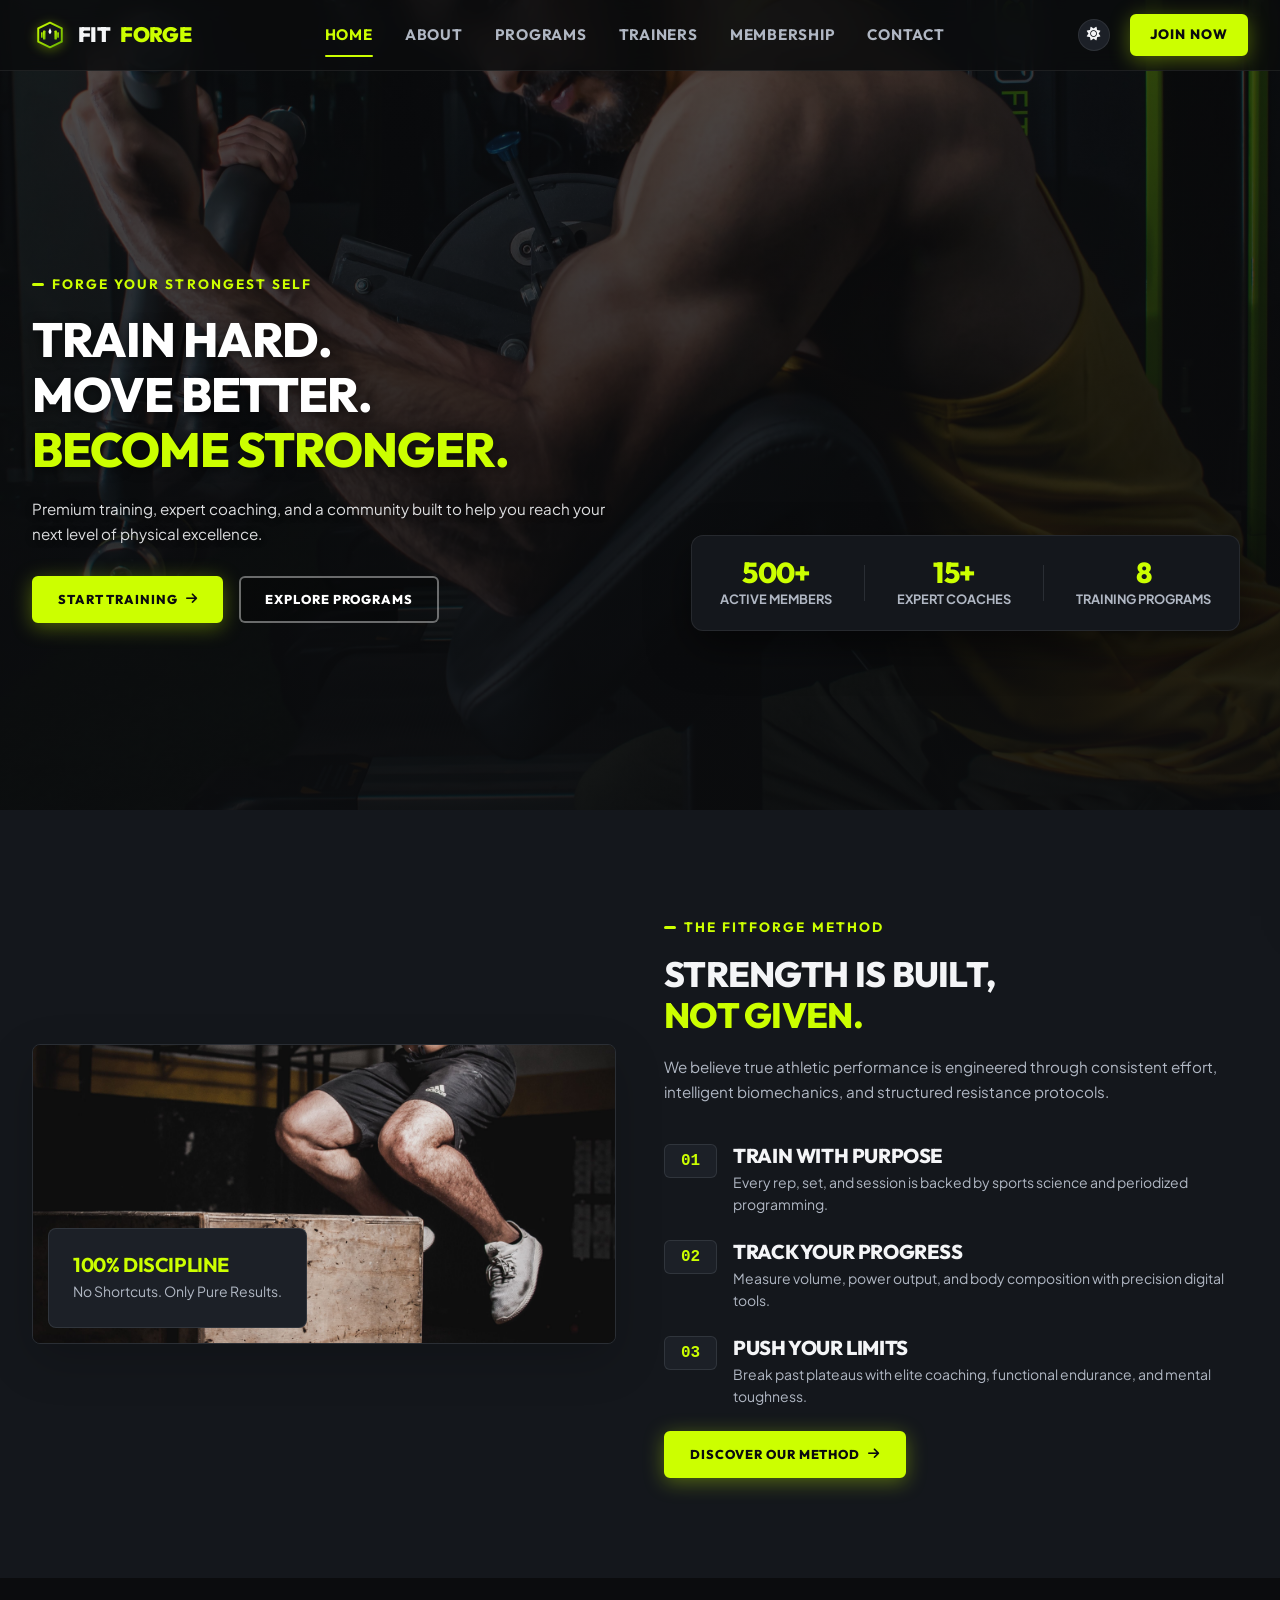
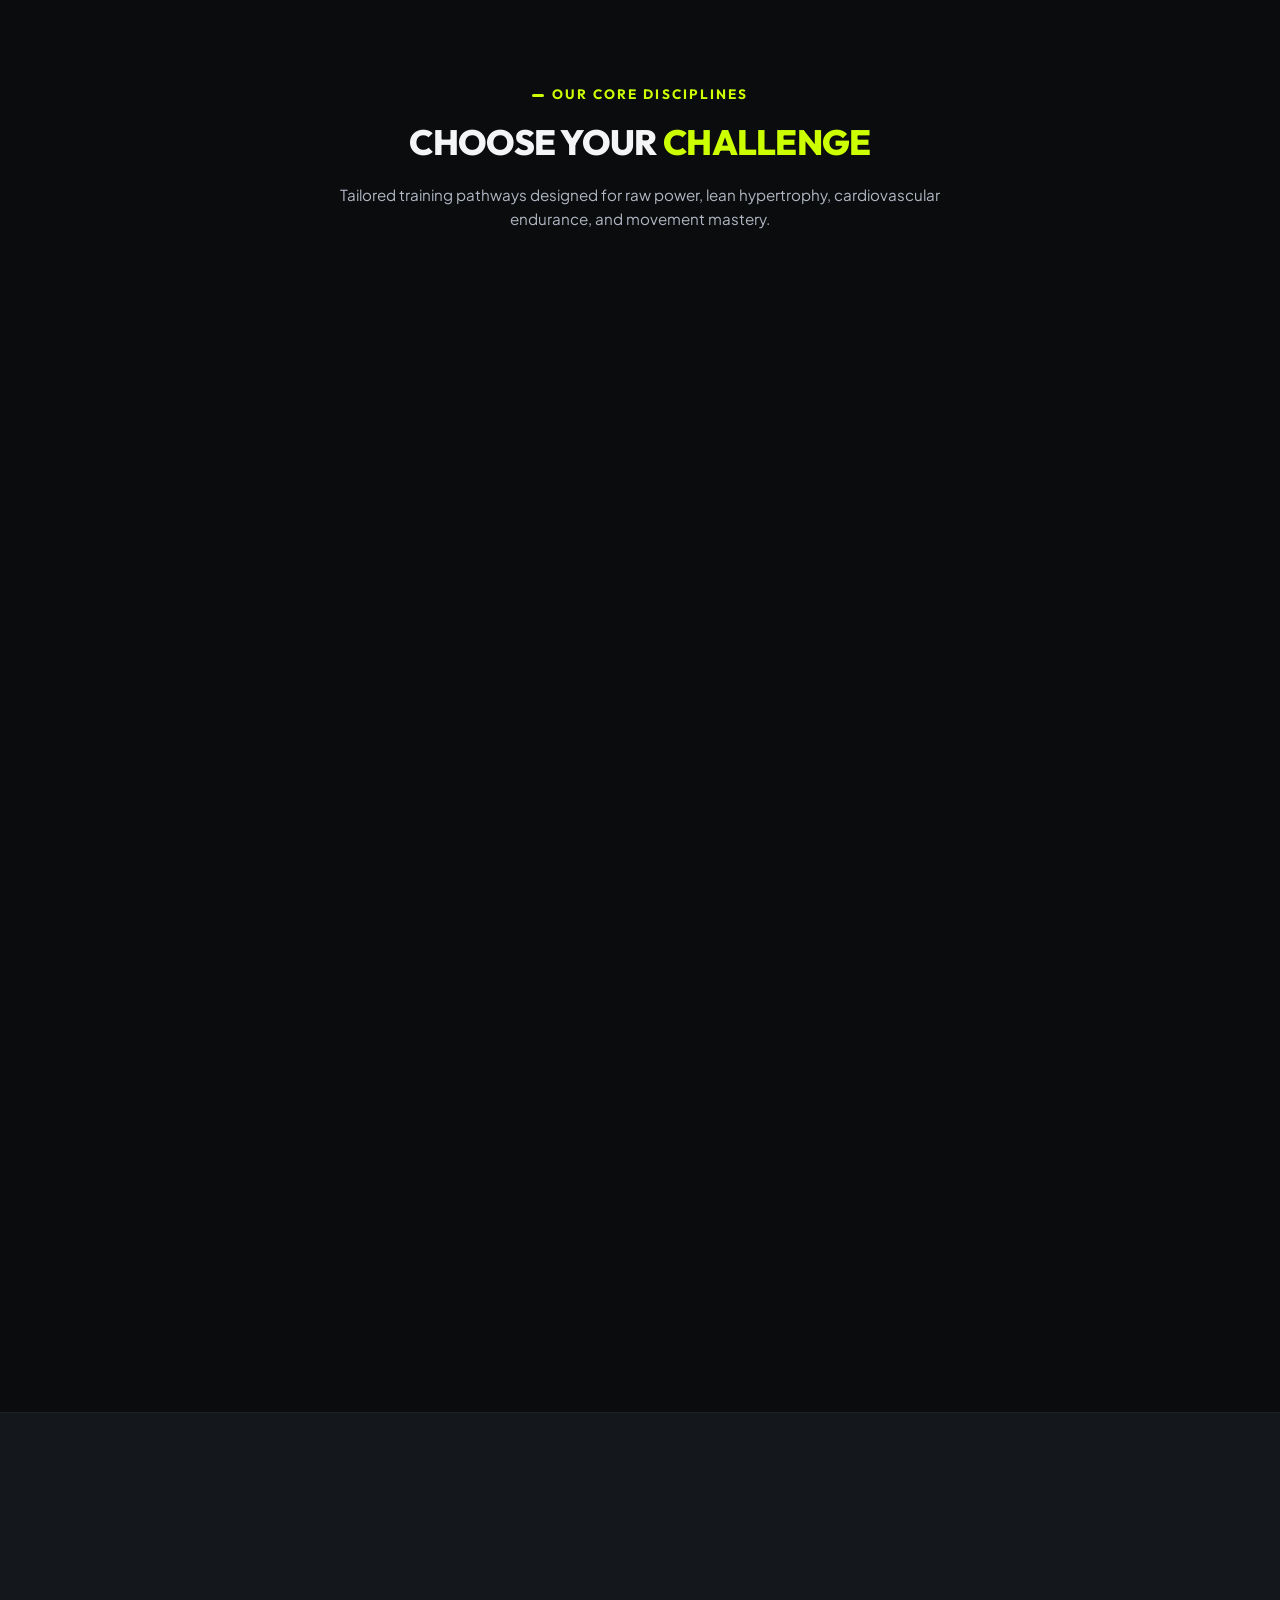
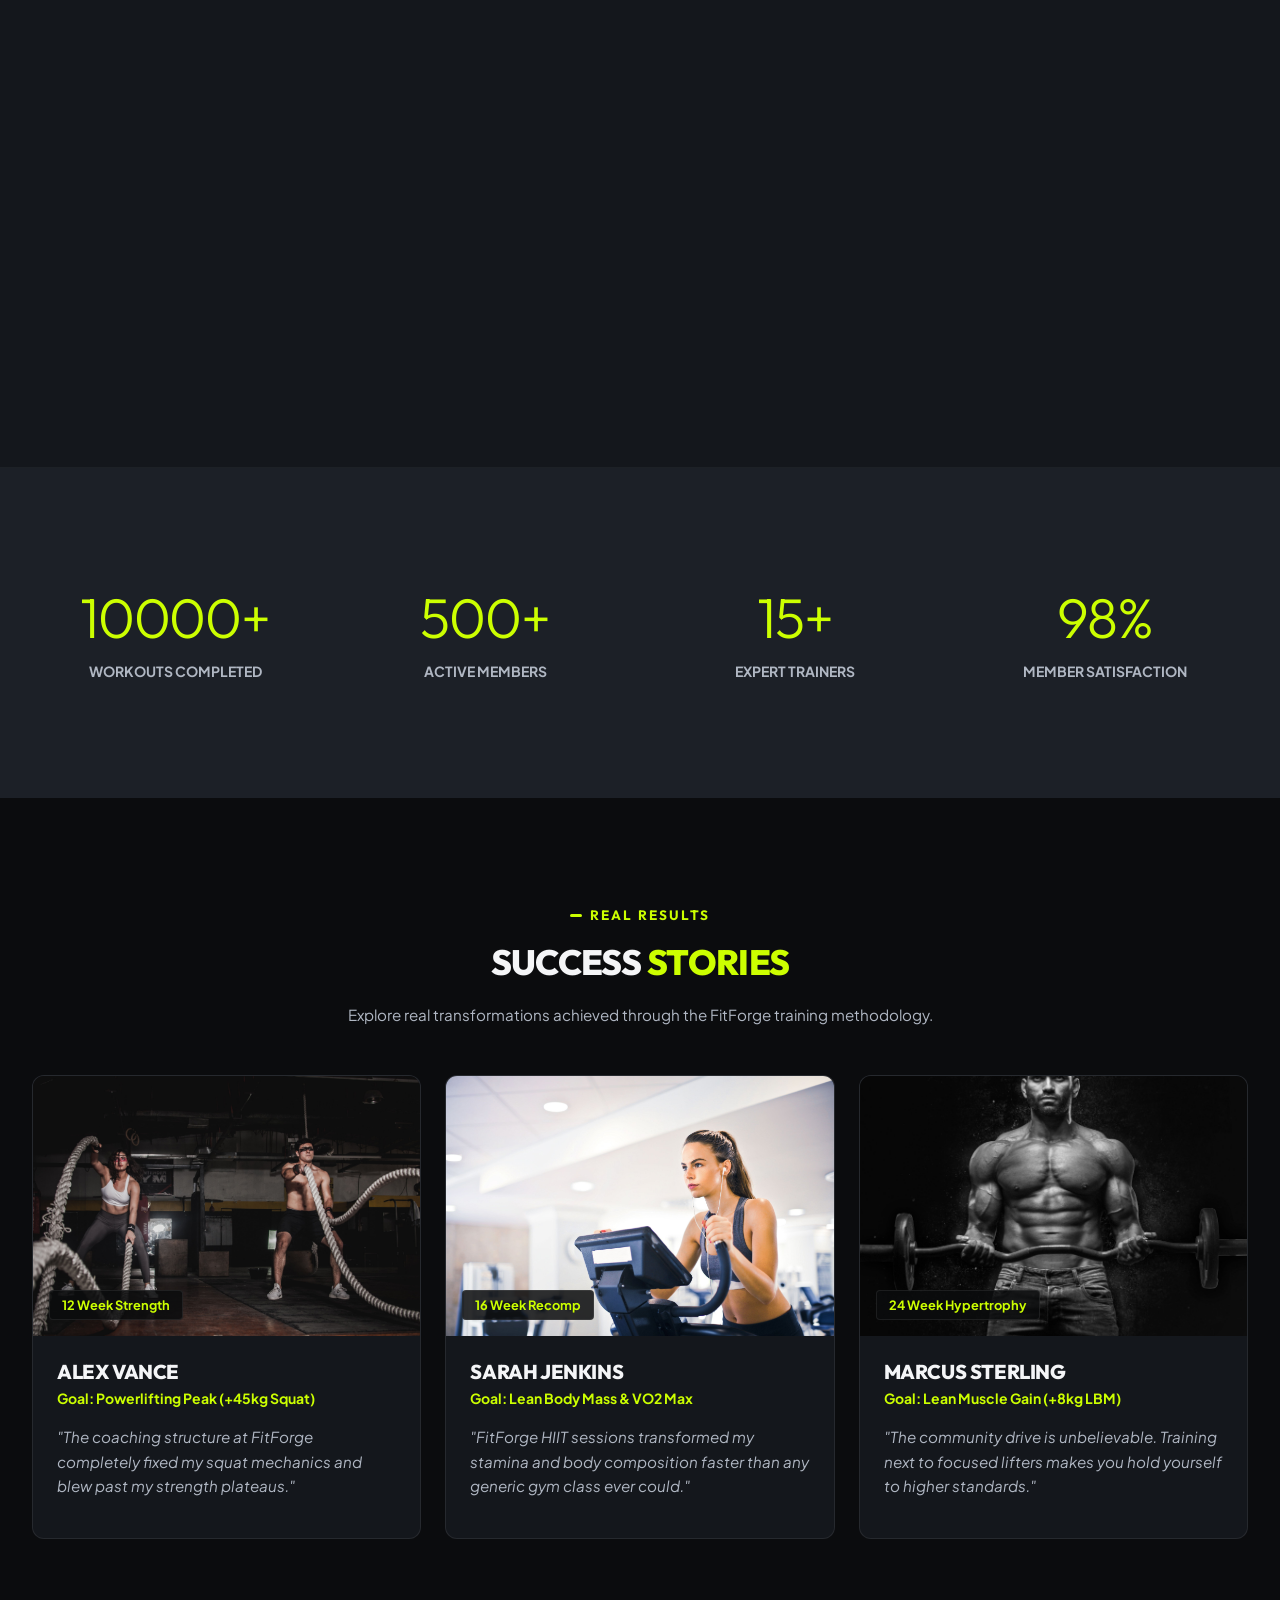
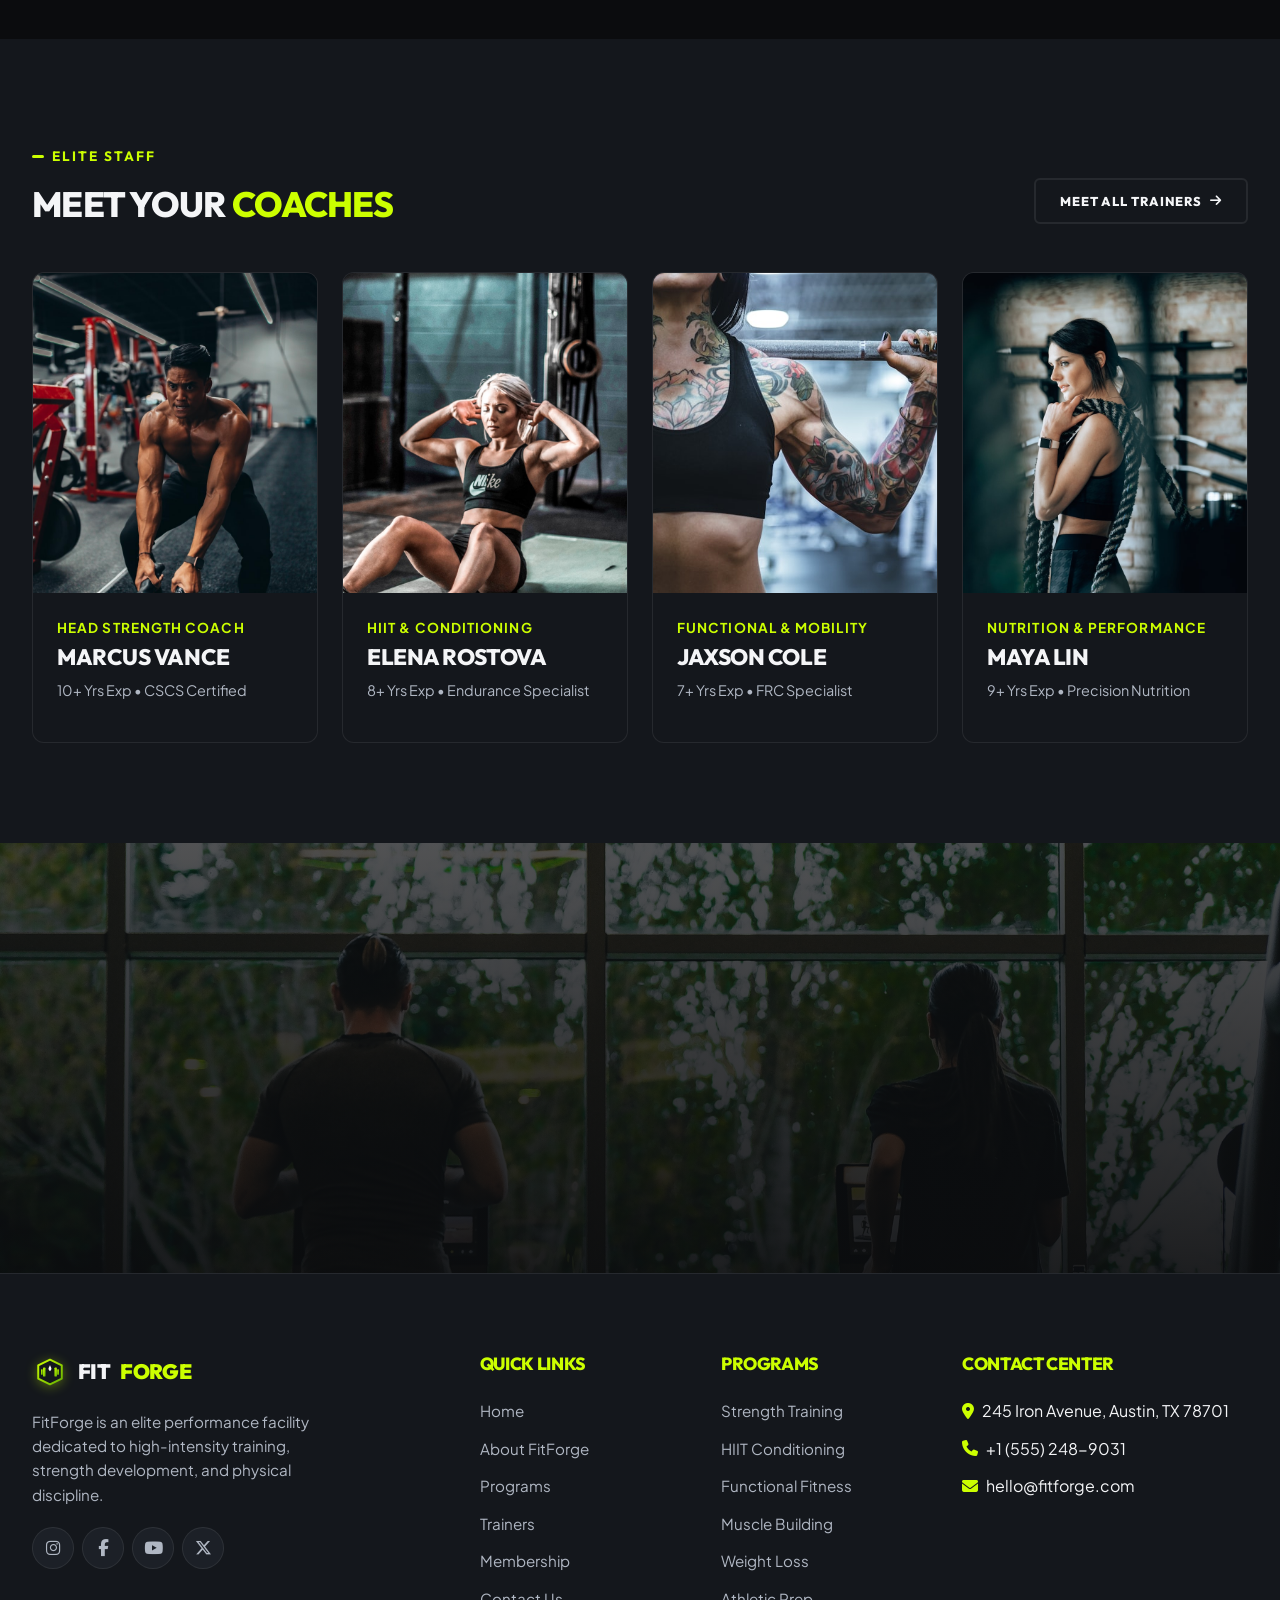
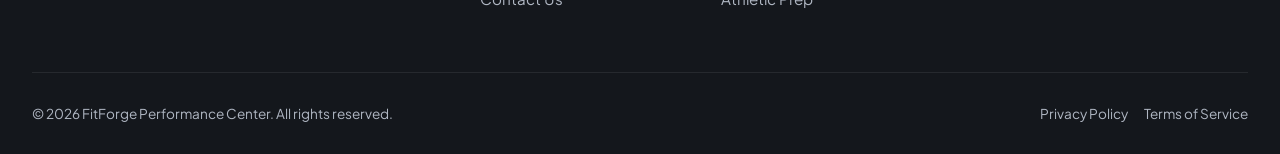
==== index.html @ 4e2a4e7b "first commit" ====
<!DOCTYPE html>
<html lang="en" data-theme="dark" dir="ltr">

<head>
  <meta charset="UTF-8">
  <meta name="viewport" content="width=device-width, initial-scale=1.0">
  <title>FitForge | Premium Fitness & High-Performance Gym</title>
  <meta name="description"
    content="FitForge is an elite fitness brand and professional training platform offering strength conditioning, personal coaching, HIIT, and world-class equipment.">

  <!-- Bootstrap 5 CSS via CDN -->
  <link href="https://cdn.jsdelivr.net/npm/bootstrap@5.3.2/dist/css/bootstrap.min.css" rel="stylesheet">

  <!-- Font Awesome via CDN -->
  <link rel="stylesheet" href="https://cdnjs.cloudflare.com/ajax/libs/font-awesome/6.4.2/css/all.min.css">

  <!-- Favicon -->
  <link rel="icon" type="image/svg+xml" href="assets/images/favicon.svg">

  <!-- Custom Stylesheet -->
  <link rel="stylesheet" href="assets/css/style.css">
</head>

<body>

  <!-- ==========================================
       HEADER & NAVIGATION
       ========================================== -->
  <header class="site-header">
    <div class="container">
      <nav class="navbar navbar-expand-lg navbar-dark p-0">
        <!-- Logo -->
        <a class="navbar-brand navbar-brand-forge me-auto" href="index.html" id="navLogo">
          <span class="brand-logo-icon"><img src="assets/images/logo.svg" alt="FitForge Logo"></span>
          FIT<span>FORGE</span>
        </a>

        <!-- Desktop Navigation -->
        <div class="collapse navbar-collapse d-none d-lg-flex justify-content-center" id="desktopNavbar">
          <ul class="navbar-nav">
            <li class="nav-item"><a class="nav-link active" href="index.html">Home</a></li>
            <li class="nav-item"><a class="nav-link" href="about.html">About</a></li>
            <li class="nav-item"><a class="nav-link" href="programs.html">Programs</a></li>
            <li class="nav-item"><a class="nav-link" href="trainers.html">Trainers</a></li>
            <li class="nav-item"><a class="nav-link" href="membership.html">Membership</a></li>
            <li class="nav-item"><a class="nav-link" href="contact.html">Contact</a></li>
          </ul>
        </div>

        <!-- Right Side Controls -->
        <div class="header-controls ms-auto">
          <!-- Theme Toggle -->
          <button class="btn-icon-toggle js-theme-toggle" aria-label="Toggle Theme" id="btnThemeToggle">
            <i class="fas fa-sun"></i>
          </button>

          <!-- Join Now CTA (Desktop) -->
          <a href="membership.html" class="btn-forge btn-forge-primary btn-forge-sm d-none d-sm-inline-flex ms-2">
            Join Now
          </a>

          <!-- Mobile Hamburger Toggler (< 1024px) -->
          <button class="navbar-toggler-forge js-drawer-open" aria-label="Open Navigation Drawer" id="btnHamburger">
            <i class="fas fa-bars"></i>
          </button>
        </div>
      </nav>
    </div>
  </header>

  <!-- Mobile Right-Side Navigation Drawer -->
  <div class="mobile-drawer-overlay"></div>
  <div class="mobile-drawer" id="mobileDrawer">
    <div>
      <div class="drawer-header">
        <a class="navbar-brand navbar-brand-forge" href="index.html">
          FIT<span>FORGE</span>
        </a>
        <button class="btn-close-drawer js-drawer-close" aria-label="Close Drawer">
          <i class="fas fa-xmark"></i>
        </button>
      </div>

      <nav class="drawer-nav">
        <a class="nav-link active" href="index.html">Home</a>
        <a class="nav-link" href="about.html">About</a>
        <a class="nav-link" href="programs.html">Programs</a>
        <a class="nav-link" href="trainers.html">Trainers</a>
        <a class="nav-link" href="membership.html">Membership</a>
        <a class="nav-link" href="contact.html">Contact</a>
      </nav>
    </div>

    <div class="pt-4">
      <div class="text-center text-muted small">
        <p class="mb-0">&copy; 2026 FitForge Performance Center.</p>
      </div>
    </div>
  </div>

  <!-- ==========================================
       HERO SECTION
       ========================================== -->
  <section class="hero-section" style="background-image: url('assets/images/hero_home.jpg');">
    <div class="hero-overlay"></div>
    <div class="container hero-content">
      <div class="row align-items-center min-vh-80 py-5">
        <div class="col-lg-8">
          <span class="eyebrow-label reveal">FORGE YOUR STRONGEST SELF</span>
          <h1 class="hero-title reveal stagger-1">
            Train Hard. <br>Move Better. <br><span class="text-lime">Become Stronger.</span>
          </h1>
          <p class="hero-description reveal stagger-2">
            Premium training, expert coaching, and a community built to help you reach your next level of physical
            excellence.
          </p>
          <div class="hero-cta-group reveal stagger-3">
            <a href="membership.html" class="btn-forge btn-forge-primary">
              Start Training <i class="fas fa-arrow-right"></i>
            </a>
            <a href="programs.html" class="btn-forge btn-forge-outline">
              Explore Programs
            </a>
          </div>

          <!-- Floating Stats Card -->
          <div class="floating-stats-card reveal-scale stagger-4">
            <div class="stat-item-mini text-center">
              <h4 class="js-counter" data-target="500" data-suffix="+">0</h4>
              <p>Active Members</p>
            </div>
            <div class="border-end border-secondary mx-2 opacity-25" style="height: 36px;"></div>
            <div class="stat-item-mini text-center">
              <h4 class="js-counter" data-target="15" data-suffix="+">0</h4>
              <p>Expert Coaches</p>
            </div>
            <div class="border-end border-secondary mx-2 opacity-25" style="height: 36px;"></div>
            <div class="stat-item-mini text-center">
              <h4 class="js-counter" data-target="8" data-suffix="">0</h4>
              <p>Training Programs</p>
            </div>
          </div>
        </div>
      </div>
    </div>
  </section>

  <!-- ==========================================
       SECTION 2 — FITNESS PHILOSOPHY
       ========================================== -->
  <section class="section-padding bg-surface-1">
    <div class="container">
      <div class="row align-items-center g-5">
        <div class="col-lg-6">
          <div class="position-relative reveal-left">
            <img src="assets/images/facility_method.jpg" alt="FitForge Training Method"
              class="img-fluid rounded-3 shadow-lg border border-secondary border-opacity-25 feature-section-img" loading="lazy">
            <div
              class="position-absolute bottom-0 start-0 bg-surface-2 p-4 rounded-3 m-3 border border-secondary border-opacity-25 d-none d-sm-block">
              <h5 class="text-lime mb-1 fw-bold">100% DISCIPLINE</h5>
              <p class="small text-muted mb-0">No Shortcuts. Only Pure Results.</p>
            </div>
          </div>
        </div>
        <div class="col-lg-6">
          <div class="reveal-right">
            <span class="eyebrow-label">THE FITFORGE METHOD</span>
            <h2 class="section-title">Strength Is Built, <br><span class="text-lime">Not Given.</span></h2>
            <p class="section-subtitle">
              We believe true athletic performance is engineered through consistent effort, intelligent biomechanics,
              and structured resistance protocols.
            </p>

            <div class="d-flex flex-column gap-4 my-4">
              <div class="d-flex gap-3 align-items-start reveal stagger-1">
                <span
                  class="badge bg-surface-2 text-lime border border-secondary border-opacity-25 px-3 py-2 fs-6 font-monospace">01</span>
                <div>
                  <h5 class="mb-1 fs-5">Train With Purpose</h5>
                  <p class="text-muted mb-0 small">Every rep, set, and session is backed by sports science and
                    periodized programming.</p>
                </div>
              </div>

              <div class="d-flex gap-3 align-items-start reveal stagger-2">
                <span
                  class="badge bg-surface-2 text-lime border border-secondary border-opacity-25 px-3 py-2 fs-6 font-monospace">02</span>
                <div>
                  <h5 class="mb-1 fs-5">Track Your Progress</h5>
                  <p class="text-muted mb-0 small">Measure volume, power output, and body composition with precision
                    digital tools.</p>
                </div>
              </div>

              <div class="d-flex gap-3 align-items-start reveal stagger-3">
                <span
                  class="badge bg-surface-2 text-lime border border-secondary border-opacity-25 px-3 py-2 fs-6 font-monospace">03</span>
                <div>
                  <h5 class="mb-1 fs-5">Push Your Limits</h5>
                  <p class="text-muted mb-0 small">Break past plateaus with elite coaching, functional endurance, and
                    mental toughness.</p>
                </div>
              </div>
            </div>

            <a href="about.html" class="btn-forge btn-forge-primary">
              Discover Our Method <i class="fas fa-arrow-right"></i>
            </a>
          </div>
        </div>
      </div>
    </div>
  </section>

  <!-- ==========================================
       SECTION 3 — TRAINING PROGRAMS PREVIEW
       ========================================== -->
  <section class="section-padding">
    <div class="container">
      <div class="text-center mx-auto mb-5 reveal">
        <span class="eyebrow-label">OUR CORE DISCIPLINES</span>
        <h2 class="section-title">Choose Your <span class="text-lime">Challenge</span></h2>
        <p class="section-subtitle mx-auto">
          Tailored training pathways designed for raw power, lean hypertrophy, cardiovascular endurance, and movement
          mastery.
        </p>
      </div>

      <div class="row g-4">
        <!-- Program 1 -->
        <div class="col-md-6 col-lg-4">
          <div class="program-card reveal stagger-1">
            <div class="program-img-wrapper">
              <span class="program-badge">Strength</span>
              <img src="assets/images/prog_strength.jpg" alt="Strength Training" loading="lazy">
            </div>
            <div class="program-body">
              <div class="program-icon"><i class="fas fa-dumbbell"></i></div>
              <h3 class="program-title">Strength Training</h3>
              <p class="program-desc">Barbell fundamentals, powerlifting technique, and maximum power development
                protocols.</p>
              <div class="program-meta">
                <span>Difficulty: Advanced</span>
                <a href="programs.html" class="program-link">Explore <i class="fas fa-arrow-right"></i></a>
              </div>
            </div>
          </div>
        </div>

        <!-- Program 2 -->
        <div class="col-md-6 col-lg-4">
          <div class="program-card reveal stagger-2">
            <div class="program-img-wrapper">
              <span class="program-badge">Cardio</span>
              <img src="assets/images/prog_hiit.jpg" alt="HIIT Training" loading="lazy">
            </div>
            <div class="program-body">
              <div class="program-icon"><i class="fas fa-bolt"></i></div>
              <h3 class="program-title">HIIT & Conditioning</h3>
              <p class="program-desc">High-density metabolic circuits built to incinerate fat and supercharge VO2 max.
              </p>
              <div class="program-meta">
                <span>Difficulty: Intermediate</span>
                <a href="programs.html" class="program-link">Explore <i class="fas fa-arrow-right"></i></a>
              </div>
            </div>
          </div>
        </div>

        <!-- Program 3 -->
        <div class="col-md-6 col-lg-4">
          <div class="program-card reveal stagger-3">
            <div class="program-img-wrapper">
              <span class="program-badge">Functional</span>
              <img src="assets/images/prog_functional.jpg" alt="Functional Fitness" loading="lazy">
            </div>
            <div class="program-body">
              <div class="program-icon"><i class="fas fa-child"></i></div>
              <h3 class="program-title">Functional Fitness</h3>
              <p class="program-desc">Multi-planar movements, battle ropes, and kettlebells for athletic agility and
                longevity.</p>
              <div class="program-meta">
                <span>Difficulty: All Levels</span>
                <a href="programs.html" class="program-link">Explore <i class="fas fa-arrow-right"></i></a>
              </div>
            </div>
          </div>
        </div>

        <!-- Program 4 -->
        <div class="col-md-6 col-lg-4">
          <div class="program-card reveal stagger-1">
            <div class="program-img-wrapper">
              <span class="program-badge">Hypertrophy</span>
              <img src="assets/images/prog_muscle.jpg" alt="Muscle Building" loading="lazy">
            </div>
            <div class="program-body">
              <div class="program-icon"><i class="fas fa-weight-hanging"></i></div>
              <h3 class="program-title">Muscle Building</h3>
              <p class="program-desc">Hypertrophy-focused training split targeting progressive overload and muscle
                symmetry.</p>
              <div class="program-meta">
                <span>Difficulty: Intermediate</span>
                <a href="programs.html" class="program-link">Explore <i class="fas fa-arrow-right"></i></a>
              </div>
            </div>
          </div>
        </div>

        <!-- Program 5 -->
        <div class="col-md-6 col-lg-4">
          <div class="program-card reveal stagger-2">
            <div class="program-img-wrapper">
              <span class="program-badge">Fat Loss</span>
              <img src="assets/images/prog_fatloss.jpg" alt="Weight Loss" loading="lazy">
            </div>
            <div class="program-body">
              <div class="program-icon"><i class="fas fa-fire"></i></div>
              <h3 class="program-title">Weight Loss Forge</h3>
              <p class="program-desc">Cardiovascular conditioning combined with lean body mass preservation strategy.
              </p>
              <div class="program-meta">
                <span>Difficulty: Beginner</span>
                <a href="programs.html" class="program-link">Explore <i class="fas fa-arrow-right"></i></a>
              </div>
            </div>
          </div>
        </div>

        <!-- Program 6 -->
        <div class="col-md-6 col-lg-4">
          <div class="program-card reveal stagger-3">
            <div class="program-img-wrapper">
              <span class="program-badge">Athletic</span>
              <img src="assets/images/prog_athletic.jpg" alt="Athletic Performance" loading="lazy">
            </div>
            <div class="program-body">
              <div class="program-icon"><i class="fas fa-running"></i></div>
              <h3 class="program-title">Athletic Performance</h3>
              <p class="program-desc">Plyometrics, explosive speed acceleration, and elite athletic conditioning work.
              </p>
              <div class="program-meta">
                <span>Difficulty: Advanced</span>
                <a href="programs.html" class="program-link">Explore <i class="fas fa-arrow-right"></i></a>
              </div>
            </div>
          </div>
        </div>
      </div>
    </div>
  </section>

  <!-- ==========================================
       SECTION 4 — WHY FITFORGE
       ========================================== -->
  <section class="section-padding bg-surface-1 border-top border-bottom border-secondary border-opacity-10">
    <div class="container">
      <div class="row align-items-center g-5">
        <div class="col-lg-5 reveal-left">
          <span class="eyebrow-label">THE FORGE ADVANTAGE</span>
          <h2 class="section-title">More Than <br><span class="text-lime">A Gym.</span></h2>
          <p class="section-subtitle">
            FitForge is an ecosystem engineered for total athletic transformation. We combine world-class coaching with
            high-performance facilities.
          </p>
          <a href="membership.html" class="btn-forge btn-forge-primary">
            Join the Facility <i class="fas fa-arrow-right"></i>
          </a>
        </div>

        <div class="col-lg-7">
          <div class="row g-4">
            <div class="col-sm-6">
              <div class="p-4 bg-surface-2 rounded-3 border border-secondary border-opacity-25 h-100 reveal stagger-1">
                <div class="text-lime fs-2 mb-3"><i class="fas fa-user-ninja"></i></div>
                <h4 class="fs-5 mb-2">Expert Coaching</h4>
                <p class="text-muted small mb-0">Train under certified strength coaches and biomechanics specialists
                  with proven track records.</p>
              </div>
            </div>

            <div class="col-sm-6">
              <div class="p-4 bg-surface-2 rounded-3 border border-secondary border-opacity-25 h-100 reveal stagger-2">
                <div class="text-lime fs-2 mb-3"><i class="fas fa-dumbbell"></i></div>
                <h4 class="fs-5 mb-2">Modern Equipment</h4>
                <p class="text-muted small mb-0">Access Competition-grade Eleiko barbells, Rogue racks, and calibrated
                  power plates.</p>
              </div>
            </div>

            <div class="col-sm-6">
              <div class="p-4 bg-surface-2 rounded-3 border border-secondary border-opacity-25 h-100 reveal stagger-3">
                <div class="text-lime fs-2 mb-3"><i class="fas fa-clipboard-check"></i></div>
                <h4 class="fs-5 mb-2">Personalized Plans</h4>
                <p class="text-muted small mb-0">Customized macro nutrition strategies and periodized workout splits
                  adapted to your biofeedback.</p>
              </div>
            </div>

            <div class="col-sm-6">
              <div class="p-4 bg-surface-2 rounded-3 border border-secondary border-opacity-25 h-100 reveal stagger-4">
                <div class="text-lime fs-2 mb-3"><i class="fas fa-users"></i></div>
                <h4 class="fs-5 mb-2">Strong Community</h4>
                <p class="text-muted small mb-0">Surround yourself with disciplined athletes who inspire drive, focus,
                  and mutual accountability.</p>
              </div>
            </div>
          </div>
        </div>
      </div>
    </div>
  </section>

  <!-- ==========================================
       SECTION 5 — FITNESS STATS
       ========================================== -->
  <section class="section-padding bg-surface-2">
    <div class="container">
      <div class="row g-4 text-center">
        <div class="col-6 col-md-3">
          <div class="p-3 reveal stagger-1">
            <h2 class="display-4 fw-black text-lime js-counter" data-target="10000" data-suffix="+">0</h2>
            <p class="text-muted text-uppercase fw-bold small mb-0">Workouts Completed</p>
          </div>
        </div>
        <div class="col-6 col-md-3">
          <div class="p-3 reveal stagger-2">
            <h2 class="display-4 fw-black text-lime js-counter" data-target="500" data-suffix="+">0</h2>
            <p class="text-muted text-uppercase fw-bold small mb-0">Active Members</p>
          </div>
        </div>
        <div class="col-6 col-md-3">
          <div class="p-3 reveal stagger-3">
            <h2 class="display-4 fw-black text-lime js-counter" data-target="15" data-suffix="+">0</h2>
            <p class="text-muted text-uppercase fw-bold small mb-0">Expert Trainers</p>
          </div>
        </div>
        <div class="col-6 col-md-3">
          <div class="p-3 reveal stagger-4">
            <h2 class="display-4 fw-black text-lime js-counter" data-target="98" data-suffix="%">0</h2>
            <p class="text-muted text-uppercase fw-bold small mb-0">Member Satisfaction</p>
          </div>
        </div>
      </div>
    </div>
  </section>

  <!-- ==========================================
       SECTION 6 — SUCCESS STORIES
       ========================================== -->
  <section class="section-padding">
    <div class="container">
      <div class="text-center mx-auto mb-5 reveal">
        <span class="eyebrow-label">REAL RESULTS</span>
        <h2 class="section-title">Success <span class="text-lime">Stories</span></h2>
        <p class="section-subtitle mx-auto">
          Explore real transformations achieved through the FitForge training methodology.
        </p>
      </div>

      <div class="row g-4">
        <!-- Story 1 -->
        <div class="col-lg-4 col-md-6">
          <div class="transformation-card reveal stagger-1">
            <div class="transformation-img-box">
              <img src="assets/images/trans_strength.jpg" alt="Male Strength Transformation" loading="lazy">
              <span class="transformation-tag">12 Week Strength</span>
            </div>
            <div class="transformation-body">
              <h4 class="fs-5 mb-1">Alex Vance</h4>
              <p class="text-lime small fw-bold mb-3">Goal: Powerlifting Peak (+45kg Squat)</p>
              <p class="transformation-quote">
                "The coaching structure at FitForge completely fixed my squat mechanics and blew past my strength
                plateaus."
              </p>
            </div>
          </div>
        </div>

        <!-- Story 2 -->
        <div class="col-lg-4 col-md-6">
          <div class="transformation-card reveal stagger-2">
            <div class="transformation-img-box">
              <img src="assets/images/trans_recomp.jpg" alt="Female Conditioning Transformation" loading="lazy">
              <span class="transformation-tag">16 Week Recomp</span>
            </div>
            <div class="transformation-body">
              <h4 class="fs-5 mb-1">Sarah Jenkins</h4>
              <p class="text-lime small fw-bold mb-3">Goal: Lean Body Mass & VO2 Max</p>
              <p class="transformation-quote">
                "FitForge HIIT sessions transformed my stamina and body composition faster than any generic gym class
                ever could."
              </p>
            </div>
          </div>
        </div>

        <!-- Story 3 -->
        <div class="col-lg-4 col-md-6 offset-md-3 offset-lg-0">
          <div class="transformation-card reveal stagger-3">
            <div class="transformation-img-box">
              <img src="assets/images/trans_hypertrophy.jpg" alt="Muscle Build Transformation" loading="lazy">
              <span class="transformation-tag">24 Week Hypertrophy</span>
            </div>
            <div class="transformation-body">
              <h4 class="fs-5 mb-1">Marcus Sterling</h4>
              <p class="text-lime small fw-bold mb-3">Goal: Lean Muscle Gain (+8kg LBM)</p>
              <p class="transformation-quote">
                "The community drive is unbelievable. Training next to focused lifters makes you hold yourself to higher
                standards."
              </p>
            </div>
          </div>
        </div>
      </div>
    </div>
  </section>

  <!-- ==========================================
       SECTION 7 — TRAINERS PREVIEW
       ========================================== -->
  <section class="section-padding bg-surface-1">
    <div class="container">
      <div class="d-flex flex-column flex-md-row align-items-md-end justify-content-between mb-5 reveal">
        <div>
          <span class="eyebrow-label">ELITE STAFF</span>
          <h2 class="section-title mb-0">Meet Your <span class="text-lime">Coaches</span></h2>
        </div>
        <a href="trainers.html" class="btn-forge btn-forge-outline mt-3 mt-md-0">
          Meet All Trainers <i class="fas fa-arrow-right"></i>
        </a>
      </div>

      <div class="row g-4">
        <!-- Trainer 1 -->
        <div class="col-lg-3 col-sm-6">
          <div class="trainer-card reveal stagger-1">
            <div class="trainer-img-wrapper">
              <img src="assets/images/trainer_marcus.jpg" alt="Marcus Vance" loading="lazy">
              <div class="trainer-socials">
                <a href="#" class="trainer-social-link"><i class="fab fa-instagram"></i></a>
                <a href="#" class="trainer-social-link"><i class="fab fa-twitter"></i></a>
              </div>
            </div>
            <div class="trainer-info">
              <div class="trainer-specialty">Head Strength Coach</div>
              <h4 class="trainer-name">Marcus Vance</h4>
              <p class="trainer-exp">10+ Yrs Exp &bull; CSCS Certified</p>
            </div>
          </div>
        </div>

        <!-- Trainer 2 -->
        <div class="col-lg-3 col-sm-6">
          <div class="trainer-card reveal stagger-2">
            <div class="trainer-img-wrapper">
              <img src="assets/images/trainer_elena.jpg" alt="Elena Rostova" loading="lazy">
              <div class="trainer-socials">
                <a href="#" class="trainer-social-link"><i class="fab fa-instagram"></i></a>
                <a href="#" class="trainer-social-link"><i class="fab fa-linkedin-in"></i></a>
              </div>
            </div>
            <div class="trainer-info">
              <div class="trainer-specialty">HIIT & Conditioning</div>
              <h4 class="trainer-name">Elena Rostova</h4>
              <p class="trainer-exp">8+ Yrs Exp &bull; Endurance Specialist</p>
            </div>
          </div>
        </div>

        <!-- Trainer 3 -->
        <div class="col-lg-3 col-sm-6">
          <div class="trainer-card reveal stagger-3">
            <div class="trainer-img-wrapper">
              <img src="assets/images/trainer_jaxson.jpg" alt="Jaxson Cole" loading="lazy">
              <div class="trainer-socials">
                <a href="#" class="trainer-social-link"><i class="fab fa-instagram"></i></a>
                <a href="#" class="trainer-social-link"><i class="fab fa-youtube"></i></a>
              </div>
            </div>
            <div class="trainer-info">
              <div class="trainer-specialty">Functional & Mobility</div>
              <h4 class="trainer-name">Jaxson Cole</h4>
              <p class="trainer-exp">7+ Yrs Exp &bull; FRC Specialist</p>
            </div>
          </div>
        </div>

        <!-- Trainer 4 -->
        <div class="col-lg-3 col-sm-6">
          <div class="trainer-card reveal stagger-4">
            <div class="trainer-img-wrapper">
              <img src="assets/images/trainer_maya.jpg" alt="Maya Lin" loading="lazy">
              <div class="trainer-socials">
                <a href="#" class="trainer-social-link"><i class="fab fa-instagram"></i></a>
                <a href="#" class="trainer-social-link"><i class="fab fa-twitter"></i></a>
              </div>
            </div>
            <div class="trainer-info">
              <div class="trainer-specialty">Nutrition & Performance</div>
              <h4 class="trainer-name">Maya Lin</h4>
              <p class="trainer-exp">9+ Yrs Exp &bull; Precision Nutrition</p>
            </div>
          </div>
        </div>
      </div>
    </div>
  </section>

  <!-- ==========================================
       SECTION 8 — MEMBERSHIP CTA
       ========================================== -->
  <section class="section-padding position-relative text-center"
    style="background-image: url('assets/images/cta_forge.jpg'); background-size: cover; background-position: center;">
    <div class="hero-overlay"></div>
    <div class="container position-relative z-2">
      <div class="max-w-700 mx-auto reveal-scale">
        <span class="eyebrow-label">TAKE ACTION TODAY</span>
        <h2 class="display-4 fw-black text-white mb-3">Ready to Enter <span class="text-lime">The Forge?</span></h2>
        <p class="fs-5 mb-4" style="color: rgba(244, 245, 247, 0.9);">
          Your strongest physical version starts with one decision. Select your membership tier and start training
          today.
        </p>
        <a href="membership.html" class="btn-forge btn-forge-primary btn-lg">
          View Membership Plans <i class="fas fa-arrow-right"></i>
        </a>
      </div>
    </div>
  </section>

  <!-- ==========================================
       SECTION 9 — FOOTER
       ========================================== -->
  <footer class="site-footer">
    <div class="container">
      <div class="row g-4 justify-content-between">
        <div class="col-lg-4 col-md-6 footer-brand">
          <a class="navbar-brand navbar-brand-forge mb-3" href="index.html">
            <span class="brand-logo-icon"><img src="assets/images/logo.svg" alt="FitForge Logo"></span>
            FIT<span>FORGE</span>
          </a>
          <p>
            FitForge is an elite performance facility dedicated to high-intensity training, strength development, and
            physical discipline.
          </p>
          <div class="d-flex gap-2 mt-3">
            <a href="#" class="footer-social-link" aria-label="Instagram"><i class="fab fa-instagram"></i></a>
            <a href="#" class="footer-social-link" aria-label="Facebook"><i class="fab fa-facebook-f"></i></a>
            <a href="#" class="footer-social-link" aria-label="YouTube"><i class="fab fa-youtube"></i></a>
            <a href="#" class="footer-social-link" aria-label="X Twitter"><i class="fab fa-x-twitter"></i></a>
          </div>
        </div>

        <div class="col-lg-2 col-md-6 col-6">
          <h4 class="footer-title text-lime">Quick Links</h4>
          <ul class="footer-links">
            <li><a href="index.html">Home</a></li>
            <li><a href="about.html">About FitForge</a></li>
            <li><a href="programs.html">Programs</a></li>
            <li><a href="trainers.html">Trainers</a></li>
            <li><a href="membership.html">Membership</a></li>
            <li><a href="contact.html">Contact Us</a></li>
          </ul>
        </div>

        <div class="col-lg-2 col-md-6 col-6">
          <h4 class="footer-title text-lime">Programs</h4>
          <ul class="footer-links">
            <li><a href="programs.html">Strength Training</a></li>
            <li><a href="programs.html">HIIT Conditioning</a></li>
            <li><a href="programs.html">Functional Fitness</a></li>
            <li><a href="programs.html">Muscle Building</a></li>
            <li><a href="programs.html">Weight Loss</a></li>
            <li><a href="programs.html">Athletic Prep</a></li>
          </ul>
        </div>

        <div class="col-lg-3 col-md-6">
          <h4 class="footer-title text-lime">Contact Center</h4>
          <ul class="footer-links">
            <li class="d-flex gap-2 align-items-center">
              <i class="fas fa-location-dot text-lime"></i>
              <span>245 Iron Avenue, Austin, TX 78701</span>
            </li>
            <li class="d-flex gap-2 align-items-center">
              <i class="fas fa-phone text-lime"></i>
              <span>+1 (555) 248-9031</span>
            </li>
            <li class="d-flex gap-2 align-items-center">
              <i class="fas fa-envelope text-lime"></i>
              <span>hello@fitforge.com</span>
            </li>
          </ul>
        </div>
      </div>

      <div class="footer-bottom">
        <p class="mb-0">&copy; 2026 FitForge Performance Center. All rights reserved.</p>
        <div class="d-flex gap-3">
          <a href="#" class="text-muted">Privacy Policy</a>
          <a href="#" class="text-muted">Terms of Service</a>
        </div>
      </div>
    </div>
  </footer>

  <!-- Back to top button -->
  <button class="btn-back-to-top js-back-to-top" aria-label="Back to top">
    <i class="fas fa-arrow-up"></i>
  </button>

  <!-- Scripts -->
  <script src="https://cdn.jsdelivr.net/npm/bootstrap@5.3.2/dist/js/bootstrap.bundle.min.js"></script>
  <script src="assets/js/main.js"></script>
</body>

</html>
---- assets/css/style.css ----
/* ==========================================================================
   FITFORGE - Premium Modern Fitness & Gym Website Design System
   ========================================================================== */

/* Google Fonts Import */
@import url('https://fonts.googleapis.com/css2?family=Outfit:wght@400;500;600;700;800;900&family=Plus+Jakarta+Sans:wght@400;500;600;700;800&display=swap');

/* --------------------------------------------------------------------------
   CSS VARIABLES & THEME ENGINE
   -------------------------------------------------------------------------- */
:root {
  /* Brand Accent Colors */
  --color-primary: #CCFF00;       /* Electric Lime */
  --color-primary-hover: #B8E600;
  --color-primary-dark: #88B300;
  --color-primary-glow: rgba(204, 255, 0, 0.35);

  /* Fonts */
  --font-heading: 'Outfit', sans-serif;
  --font-body: 'Plus Jakarta Sans', sans-serif;

  /* Transitions */
  --transition-fast: 0.2s cubic-bezier(0.25, 1, 0.5, 1);
  --transition-normal: 0.35s cubic-bezier(0.25, 1, 0.5, 1);
  --transition-slow: 0.6s cubic-bezier(0.25, 1, 0.5, 1);

  /* Default Dark Theme Variables */
  --bg-body: #0b0c0e;
  --bg-surface-1: #14171c;
  --bg-surface-2: #1c2027;
  --bg-surface-3: #262b34;
  --bg-header: rgba(11, 12, 14, 0.85);
  
  --border-color: rgba(255, 255, 255, 0.08);
  --border-color-hover: rgba(204, 255, 0, 0.3);
  
  --text-main: #f4f5f7;
  --text-muted: #b0b7c3;
  --text-inverse: #0b0c0e;
  --btn-text-primary: #0b0c0e;
  
  --shadow-sm: 0 4px 12px rgba(0, 0, 0, 0.3);
  --shadow-lg: 0 16px 40px rgba(0, 0, 0, 0.5);
  --hero-overlay: linear-gradient(180deg, rgba(11, 12, 14, 0.7) 0%, rgba(11, 12, 14, 0.95) 100%);
  
  --card-radius: 12px;
}

/* Light Theme Overrides */
[data-theme="light"] {
  --color-primary: #66B200;       /* Signature FitForge Lime Green (Vibrant & Legible in Light Mode) */
  --color-primary-hover: #549400;
  --color-primary-dark: #427500;
  --color-primary-glow: rgba(102, 178, 0, 0.25);

  --bg-body: #f4f5f7;
  --bg-surface-1: #ffffff;
  --bg-surface-2: #e9ecef;
  --bg-surface-3: #dee2e6;
  --bg-header: rgba(244, 245, 247, 0.92);
  
  --border-color: rgba(0, 0, 0, 0.12);
  --border-color-hover: rgba(46, 125, 50, 0.5);
  
  --text-main: #121417;
  --text-muted: #4a5159;
  --text-inverse: #ffffff;
  --btn-text-primary: #ffffff;
  
  --shadow-sm: 0 4px 12px rgba(0, 0, 0, 0.06);
  --shadow-lg: 0 16px 40px rgba(0, 0, 0, 0.12);
  --hero-overlay: linear-gradient(180deg, rgba(18, 20, 23, 0.55) 0%, rgba(18, 20, 23, 0.85) 100%);
}

/* Explicit Text Color Overrides for High Contrast Across All Themes */
.text-main {
  color: var(--text-main) !important;
}

.text-muted {
  color: var(--text-muted) !important;
}

[data-theme="dark"] .text-secondary,
[data-theme="dark"] .text-dark,
[data-theme="dark"] .text-black,
[data-theme="dark"] .text-body {
  color: var(--text-muted) !important;
}

[data-theme="dark"] .text-white {
  color: #ffffff !important;
}

::placeholder {
  color: #88909c !important;
  opacity: 1 !important;
}

::-webkit-input-placeholder {
  color: #88909c !important;
}

/* --------------------------------------------------------------------------
   GLOBAL BASE STYLES
   -------------------------------------------------------------------------- */
*, *::before, *::after {
  box-sizing: border-box;
}

html {
  scroll-behavior: smooth;
  font-size: 16px;
  width: 100% !important;
  max-width: 100% !important;
  overflow-x: hidden !important;
}

body {
  margin: 0;
  padding: 0;
  width: 100% !important;
  max-width: 100% !important;
  font-family: var(--font-body);
  background-color: var(--bg-body);
  color: var(--text-main);
  line-height: 1.6;
  overflow-x: hidden !important;
  position: relative;
  transition: background-color var(--transition-normal), color var(--transition-normal);
}

body.drawer-open {
  overflow: hidden !important;
}

h1, h2, h3, h4, h5, h6 {
  font-family: var(--font-heading);
  font-weight: 800;
  text-transform: uppercase;
  letter-spacing: -0.02em;
  color: var(--text-main);
  line-height: 1.15;
}

a {
  text-decoration: none;
  color: inherit;
  transition: color var(--transition-fast);
}

img {
  max-width: 100%;
  height: auto;
  display: block;
}

/* Custom Scrollbar */
::-webkit-scrollbar {
  width: 10px;
}
::-webkit-scrollbar-track {
  background: var(--bg-body);
}
::-webkit-scrollbar-thumb {
  background: var(--bg-surface-3);
  border-radius: 5px;
}
::-webkit-scrollbar-thumb:hover {
  background: var(--color-primary);
}

/* Selection */
::selection {
  background: var(--color-primary);
  color: var(--color-primary-dark);
}

/* --------------------------------------------------------------------------
   REUSABLE UTILITIES & BADGES
   -------------------------------------------------------------------------- */
.text-lime {
  color: var(--color-primary) !important;
}

.bg-surface-1 { background-color: var(--bg-surface-1) !important; }
.bg-surface-2 { background-color: var(--bg-surface-2) !important; }

.section-padding {
  padding: 100px 0;
}

@media (max-width: 768px) {
  .section-padding {
    padding: 60px 0;
  }
}

.eyebrow-label {
  display: inline-flex;
  align-items: center;
  gap: 8px;
  font-family: var(--font-heading);
  font-size: 0.85rem;
  font-weight: 700;
  text-transform: uppercase;
  letter-spacing: 0.15em;
  color: var(--color-primary);
  margin-bottom: 16px;
}

.eyebrow-label::before {
  content: '';
  display: inline-block;
  width: 12px;
  height: 3px;
  background-color: var(--color-primary);
  border-radius: 2px;
}

.section-title {
  font-size: clamp(1.4rem, 3vw, 2.2rem);
  margin-bottom: 20px;
}

.section-subtitle {
  color: var(--text-muted);
  font-size: 0.95rem;
  max-width: 650px;
  margin-bottom: 40px;
}

/* --------------------------------------------------------------------------
   BUTTONS
   -------------------------------------------------------------------------- */
.btn-forge {
  display: inline-flex;
  align-items: center;
  justify-content: center;
  gap: 8px;
  font-family: var(--font-heading);
  font-size: 0.8rem;
  font-weight: 800;
  text-transform: uppercase;
  letter-spacing: 0.07em;
  padding: 11px 24px;
  border-radius: 6px;
  border: 2px solid transparent;
  cursor: pointer;
  transition: all var(--transition-normal);
  position: relative;
  overflow: hidden;
  white-space: nowrap;
}

.btn-forge-primary {
  background-color: var(--color-primary);
  color: var(--btn-text-primary) !important;
  border-color: var(--color-primary);
  box-shadow: 0 4px 20px var(--color-primary-glow);
}

.btn-forge-primary:hover {
  background-color: var(--color-primary-hover);
  border-color: var(--color-primary-hover);
  box-shadow: 0 8px 30px var(--color-primary-glow);
  color: var(--btn-text-primary) !important;
  transform: translateY(-2px);
}

.btn-forge-outline {
  background-color: transparent;
  color: var(--text-main);
  border-color: var(--border-color);
}

.btn-forge-outline:hover {
  border-color: var(--color-primary);
  color: var(--color-primary);
  background-color: rgba(204, 255, 0, 0.05);
  transform: translateY(-2px);
}

.btn-forge-sm {
  padding: 8px 18px;
  font-size: 0.85rem;
}

.btn-icon-toggle {
  width: 32px;
  height: 32px;
  border-radius: 50%;
  border: 1px solid var(--border-color);
  background: var(--bg-surface-2);
  color: var(--text-main);
  display: inline-flex;
  align-items: center;
  justify-content: center;
  cursor: pointer;
  font-size: 0.85rem;
  transition: all var(--transition-fast);
}

.btn-icon-toggle:hover {
  border-color: var(--color-primary);
  color: var(--color-primary);
  transform: scale(1.05);
}

/* --------------------------------------------------------------------------
   STICKY HEADER & NAVBAR
   -------------------------------------------------------------------------- */
.site-header {
  position: fixed;
  top: 0;
  left: 0;
  right: 0;
  width: 100%;
  z-index: 1050;
  background-color: var(--bg-header);
  backdrop-filter: blur(12px);
  -webkit-backdrop-filter: blur(12px);
  border-bottom: 1px solid var(--border-color);
  padding: 12px 0;
  transition: background-color var(--transition-normal), box-shadow var(--transition-normal), border-color var(--transition-normal);
}

.site-header.scrolled {
  box-shadow: var(--shadow-sm);
  padding: 12px 0;
}

.navbar-brand-forge,
.navbar-brand-forge:hover,
.navbar-brand-forge:focus {
  font-family: var(--font-heading);
  font-weight: 900;
  font-size: 1.8rem;
  letter-spacing: -0.03em;
  color: var(--text-main) !important;
  display: flex;
  align-items: center;
  gap: 10px;
  text-decoration: none !important;
  opacity: 1 !important;
}

.brand-logo-icon {
  width: 36px;
  height: 36px;
  display: inline-flex;
  align-items: center;
  justify-content: center;
  flex-shrink: 0;
}

.brand-logo-icon img,
.brand-logo-icon svg {
  width: 100%;
  height: 100%;
  object-fit: contain;
  filter: drop-shadow(0 2px 6px var(--color-primary-glow));
}

.navbar-brand-forge span {
  color: var(--color-primary) !important;
  transition: color var(--transition-fast);
}

.navbar-brand-forge:hover span {
  color: var(--color-primary-hover) !important;
}

.navbar-nav .nav-link {
  font-family: var(--font-heading);
  font-size: 0.95rem;
  font-weight: 700;
  text-transform: uppercase;
  letter-spacing: 0.05em;
  color: var(--text-muted);
  padding: 10px 16px !important;
  position: relative;
  transition: color var(--transition-fast);
}

.navbar-nav .nav-link:hover,
.navbar-nav .nav-link.active {
  color: var(--text-main);
}

.navbar-nav .nav-link.active {
  color: var(--color-primary) !important;
}

.navbar-nav .nav-link.active::after {
  content: '';
  position: absolute;
  bottom: 0;
  left: 16px;
  right: 16px;
  height: 2px;
  background-color: var(--color-primary);
  border-radius: 2px;
}

/* Desktop right controls */
.header-controls {
  display: flex;
  align-items: center;
  gap: 12px;
}

/* --------------------------------------------------------------------------
   MOBILE NAVIGATION DRAWER
   -------------------------------------------------------------------------- */
.mobile-drawer-overlay {
  position: fixed;
  top: 0;
  left: 0;
  width: 100vw;
  height: 100vh;
  background: rgba(0, 0, 0, 0.7);
  backdrop-filter: blur(4px);
  z-index: 1060;
  opacity: 0;
  visibility: hidden;
  transition: all var(--transition-normal);
}

.mobile-drawer-overlay.show {
  opacity: 1;
  visibility: visible;
}

.mobile-drawer {
  position: fixed;
  top: 0;
  right: -280px;
  width: 250px;
  height: 100vh;
  background-color: var(--bg-surface-1);
  border-left: 1px solid var(--border-color);
  z-index: 1065;
  padding: 20px 16px;
  display: flex;
  flex-direction: column;
  justify-content: space-between;
  transition: right var(--transition-normal);
  box-shadow: var(--shadow-lg);
}

[dir="rtl"] .mobile-drawer {
  right: auto;
  left: -280px;
  border-left: none;
  border-right: 1px solid var(--border-color);
  transition: left var(--transition-normal);
}

.mobile-drawer.show {
  right: 0;
}

[dir="rtl"] .mobile-drawer.show {
  left: 0;
  right: auto;
}

.drawer-header {
  display: flex;
  align-items: center;
  justify-content: space-between;
  margin-bottom: 18px;
}

.drawer-header .navbar-brand-forge {
  font-size: 1.3rem !important;
}

.drawer-header .brand-logo-icon {
  width: 26px !important;
  height: 26px !important;
}

.btn-close-drawer {
  background: none;
  border: none;
  font-size: 1.2rem;
  color: var(--text-main);
  cursor: pointer;
  padding: 4px;
}

.drawer-nav {
  display: flex;
  flex-direction: column;
  gap: 2px;
}

.drawer-nav .nav-link {
  font-size: 0.92rem;
  font-weight: 700;
  padding: 10px 12px !important;
  border-bottom: 1px solid var(--border-color);
  border-radius: 6px;
  opacity: 0;
  transform: translateX(20px);
  transition: all var(--transition-normal);
  position: relative;
  color: var(--text-muted);
}

.drawer-nav .nav-link:hover {
  color: var(--text-main);
  background: var(--bg-surface-2);
  padding-left: 16px !important;
}

.drawer-nav .nav-link.active {
  color: var(--color-primary) !important;
  background: rgba(204, 255, 0, 0.08);
  border-bottom-color: var(--border-color);
  padding-left: 16px !important;
}

.drawer-nav .nav-link.active::before {
  content: '';
  position: absolute;
  left: 0;
  top: 50%;
  transform: translateY(-50%);
  width: 3px;
  height: 60%;
  background: var(--color-primary);
  border-radius: 0 3px 3px 0;
  box-shadow: 0 0 8px var(--color-primary-glow);
}

[dir="rtl"] .drawer-nav .nav-link {
  transform: translateX(-20px);
}

.mobile-drawer.show .drawer-nav .nav-link {
  opacity: 1;
  transform: translateX(0);
}

.mobile-drawer.show .drawer-nav .nav-link:nth-child(1) { transition-delay: 0.1s; }
.mobile-drawer.show .drawer-nav .nav-link:nth-child(2) { transition-delay: 0.15s; }
.mobile-drawer.show .drawer-nav .nav-link:nth-child(3) { transition-delay: 0.2s; }
.mobile-drawer.show .drawer-nav .nav-link:nth-child(4) { transition-delay: 0.25s; }
.mobile-drawer.show .drawer-nav .nav-link:nth-child(5) { transition-delay: 0.3s; }
.mobile-drawer.show .drawer-nav .nav-link:nth-child(6) { transition-delay: 0.35s; }

.mobile-drawer .btn-forge {
  padding: 10px 18px !important;
  font-size: 0.85rem !important;
}

/* Hamburger toggler */
.navbar-toggler-forge {
  border: none;
  background: none;
  color: var(--text-main);
  font-size: 1.1rem;
  cursor: pointer;
  padding: 4px;
  display: none;
}

@media (max-width: 1023px) {
  .navbar-toggler-forge {
    display: flex;
    align-items: center;
    justify-content: center;
  }
}

/* --------------------------------------------------------------------------
   HERO SECTIONS
   -------------------------------------------------------------------------- */
.hero-section {
  min-height: 90vh;
  padding-top: 80px;
  position: relative;
  display: flex;
  align-items: center;
  background-size: cover;
  background-position: center;
  overflow: hidden;
}

.hero-overlay {
  position: absolute;
  inset: 0;
  background: linear-gradient(180deg, rgba(11, 12, 14, 0.7) 0%, rgba(11, 12, 14, 0.92) 100%);
  z-index: 1;
}

.hero-content {
  position: relative;
  z-index: 2;
}

.hero-title,
.inner-hero .hero-title {
  font-size: clamp(1.6rem, 4.5vw, 3rem);
  margin-bottom: 20px;
  color: #ffffff !important;
  text-shadow: 0 2px 12px rgba(0, 0, 0, 0.6);
}

.hero-description,
.inner-hero .section-subtitle {
  font-size: 0.95rem;
  color: rgba(244, 245, 247, 0.9) !important;
  max-width: 600px;
  margin-bottom: 30px;
  text-shadow: 0 1px 6px rgba(0, 0, 0, 0.5);
}

.hero-cta-group {
  display: flex;
  gap: 16px;
  flex-wrap: wrap;
}

.hero-section .btn-forge-outline,
.inner-hero .btn-forge-outline {
  color: #ffffff !important;
  border-color: rgba(255, 255, 255, 0.4) !important;
  background-color: rgba(0, 0, 0, 0.25) !important;
}

.hero-section .btn-forge-outline:hover,
.inner-hero .btn-forge-outline:hover {
  border-color: var(--color-primary) !important;
  color: var(--color-primary) !important;
  background-color: rgba(204, 255, 0, 0.12) !important;
}

/* Floating Stats Card in Hero */
.floating-stats-card {
  z-index: 3;
  background: var(--bg-surface-1);
  border: 1px solid var(--border-color);
  border-radius: var(--card-radius);
  padding: 20px 28px;
  box-shadow: var(--shadow-lg);
  backdrop-filter: blur(10px);
  display: flex;
  align-items: center;
  gap: 24px;
}

@media (min-width: 1025px) {
  .floating-stats-card {
    position: absolute;
    bottom: 40px;
    right: 40px;
  }

  [dir="rtl"] .floating-stats-card {
    right: auto;
    left: 40px;
  }
}

.stat-item-mini h4 {
  font-size: 1.8rem;
  color: var(--color-primary);
  margin: 0;
}

.stat-item-mini p {
  font-size: 0.8rem;
  font-weight: 700;
  text-transform: uppercase;
  color: var(--text-muted);
  margin: 0;
}

/* Inner Page Hero */
.inner-hero {
  padding: 140px 0 80px;
  position: relative;
  background-size: cover;
  background-position: center;
  text-align: center;
}

.inner-hero .hero-title {
  font-size: clamp(2.2rem, 5vw, 3.8rem);
}

/* --------------------------------------------------------------------------
   PROGRAM CARDS
   -------------------------------------------------------------------------- */
.program-card {
  background: var(--bg-surface-1);
  border: 1px solid var(--border-color);
  border-radius: var(--card-radius);
  overflow: hidden;
  height: 100%;
  display: flex;
  flex-direction: column;
  transition: all var(--transition-normal);
}

.program-card:hover {
  transform: translateY(-8px);
  border-color: var(--color-primary);
  box-shadow: var(--shadow-lg);
}

.program-img-wrapper {
  position: relative;
  height: 230px;
  overflow: hidden;
}

.program-img-wrapper img {
  width: 100%;
  height: 100%;
  object-fit: cover;
  transition: transform var(--transition-slow);
}

.program-card:hover .program-img-wrapper img {
  transform: scale(1.08);
}

.program-badge {
  position: absolute;
  top: 16px;
  left: 16px;
  background: rgba(11, 12, 14, 0.85);
  color: var(--color-primary);
  font-family: var(--font-heading);
  font-size: 0.75rem;
  font-weight: 800;
  text-transform: uppercase;
  letter-spacing: 0.1em;
  padding: 6px 12px;
  border-radius: 4px;
  border: 1px solid var(--border-color);
}

[dir="rtl"] .program-badge {
  left: auto;
  right: 16px;
}

.program-body {
  padding: 28px;
  display: flex;
  flex-direction: column;
  flex-grow: 1;
}

.program-icon {
  width: 46px;
  height: 46px;
  background: var(--bg-surface-2);
  color: var(--color-primary);
  border-radius: 8px;
  display: flex;
  align-items: center;
  justify-content: center;
  font-size: 1.3rem;
  margin-bottom: 20px;
  border: 1px solid var(--border-color);
}

.program-title {
  font-size: 1.35rem;
  margin-bottom: 12px;
}

.program-desc {
  color: var(--text-muted);
  font-size: 0.95rem;
  margin-bottom: 24px;
  flex-grow: 1;
}

.program-meta {
  display: flex;
  align-items: center;
  justify-content: space-between;
  border-top: 1px solid var(--border-color);
  padding-top: 18px;
  font-size: 0.85rem;
  color: var(--text-muted);
  font-weight: 600;
}

.program-link {
  font-family: var(--font-heading);
  font-weight: 800;
  text-transform: uppercase;
  color: var(--color-primary);
  display: inline-flex;
  align-items: center;
  gap: 8px;
}

.program-card:hover .program-link i {
  transform: translateX(4px);
}

[dir="rtl"] .program-card:hover .program-link i {
  transform: translateX(-4px);
}

/* --------------------------------------------------------------------------
   TRAINER CARDS
   -------------------------------------------------------------------------- */
.trainer-card {
  background: var(--bg-surface-1);
  border: 1px solid var(--border-color);
  border-radius: var(--card-radius);
  overflow: hidden;
  transition: all var(--transition-normal);
}

.trainer-card:hover {
  transform: translateY(-8px);
  border-color: var(--color-primary);
  box-shadow: var(--shadow-lg);
}

.trainer-img-wrapper {
  position: relative;
  height: 320px;
  overflow: hidden;
}

.trainer-img-wrapper img {
  width: 100%;
  height: 100%;
  object-fit: cover;
  transition: transform var(--transition-slow);
}

.trainer-card:hover .trainer-img-wrapper img {
  transform: scale(1.06);
}

.trainer-socials {
  position: absolute;
  bottom: 16px;
  left: 50%;
  transform: translateX(-50%) translateY(20px);
  display: flex;
  gap: 10px;
  opacity: 0;
  transition: all var(--transition-normal);
}

.trainer-card:hover .trainer-socials {
  opacity: 1;
  transform: translateX(-50%) translateY(0);
}

.trainer-social-link {
  width: 36px;
  height: 36px;
  border-radius: 50%;
  background: rgba(11, 12, 14, 0.9);
  color: var(--text-main);
  display: flex;
  align-items: center;
  justify-content: center;
  font-size: 0.9rem;
  transition: all var(--transition-fast);
}

.trainer-social-link:hover {
  background: var(--color-primary);
  color: var(--btn-text-primary);
}

.trainer-info {
  padding: 24px;
}

.trainer-specialty {
  color: var(--color-primary);
  font-weight: 700;
  font-size: 0.85rem;
  text-transform: uppercase;
  letter-spacing: 0.08em;
  margin-bottom: 6px;
}

.trainer-name {
  font-size: 1.4rem;
  margin-bottom: 8px;
}

.trainer-exp {
  color: var(--text-muted);
  font-size: 0.9rem;
}

/* --------------------------------------------------------------------------
   PRICING / MEMBERSHIP CARDS
   -------------------------------------------------------------------------- */
.pricing-card {
  background: var(--bg-surface-1);
  border: 1px solid var(--border-color);
  border-radius: var(--card-radius);
  padding: 40px 32px;
  position: relative;
  display: flex;
  flex-direction: column;
  height: 100%;
  transition: all var(--transition-normal);
}

.pricing-card.featured {
  border-color: var(--color-primary);
  background: var(--bg-surface-2);
  transform: scale(1.04);
  box-shadow: 0 0 35px rgba(204, 255, 0, 0.15);
}

.popular-tag {
  position: absolute;
  top: -14px;
  left: 50%;
  transform: translateX(-50%);
  background: var(--color-primary);
  color: var(--btn-text-primary);
  font-family: var(--font-heading);
  font-size: 0.75rem;
  font-weight: 900;
  text-transform: uppercase;
  letter-spacing: 0.1em;
  padding: 4px 16px;
  border-radius: 20px;
}

.pricing-header {
  margin-bottom: 24px;
  border-bottom: 1px solid var(--border-color);
  padding-bottom: 24px;
}

.pricing-name {
  font-size: 1.5rem;
  margin-bottom: 16px;
}

.pricing-price {
  font-size: 3rem;
  font-weight: 900;
  font-family: var(--font-heading);
  line-height: 1;
  color: var(--text-main);
}

.pricing-price span {
  font-size: 1rem;
  color: var(--text-muted);
  font-weight: 500;
}

.pricing-features {
  list-style: none;
  padding: 0;
  margin: 0 0 36px 0;
  flex-grow: 1;
  display: flex;
  flex-direction: column;
  gap: 14px;
}

.pricing-features li {
  display: flex;
  align-items: center;
  gap: 12px;
  font-size: 0.95rem;
  color: var(--text-muted);
}

.pricing-features li i {
  color: var(--color-primary);
  font-size: 1.1rem;
}

/* --------------------------------------------------------------------------
   SUCCESS STORIES / TRANSFORMATIONS
   -------------------------------------------------------------------------- */
.transformation-card {
  background: var(--bg-surface-1);
  border: 1px solid var(--border-color);
  border-radius: var(--card-radius);
  overflow: hidden;
  transition: all var(--transition-normal);
}

.transformation-card:hover {
  border-color: var(--color-primary);
  transform: translateY(-6px);
}

.transformation-img-box {
  position: relative;
  height: 260px;
  overflow: hidden;
}

.transformation-img-box img {
  width: 100%;
  height: 100%;
  object-fit: cover;
}

.transformation-tag {
  position: absolute;
  bottom: 16px;
  left: 16px;
  background: rgba(11, 12, 14, 0.85);
  color: var(--color-primary);
  font-size: 0.8rem;
  font-weight: 700;
  padding: 4px 12px;
  border-radius: 4px;
  border: 1px solid var(--border-color);
}

[dir="rtl"] .transformation-tag {
  left: auto;
  right: 16px;
}

.transformation-body {
  padding: 24px;
}

.transformation-quote {
  font-style: italic;
  color: var(--text-muted);
  margin-bottom: 16px;
  font-size: 0.95rem;
}

/* --------------------------------------------------------------------------
   TIMELINE (ABOUT PAGE)
   -------------------------------------------------------------------------- */
.timeline-container {
  position: relative;
  padding: 40px 0;
}

.timeline-container::before {
  content: '';
  position: absolute;
  top: 0;
  bottom: 0;
  left: 50%;
  width: 2px;
  background: var(--border-color);
  transform: translateX(-50%);
}

.timeline-item {
  position: relative;
  margin-bottom: 60px;
  width: 50%;
  padding-right: 40px;
}

[dir="rtl"] .timeline-item {
  padding-right: 0;
  padding-left: 40px;
}

.timeline-item:nth-child(even) {
  margin-left: 50%;
  padding-right: 0;
  padding-left: 40px;
}

[dir="rtl"] .timeline-item:nth-child(even) {
  margin-left: 0;
  margin-right: 50%;
  padding-left: 0;
  padding-right: 40px;
}

.timeline-dot {
  position: absolute;
  top: 0;
  right: -12px;
  width: 24px;
  height: 24px;
  border-radius: 50%;
  background: var(--color-primary);
  border: 4px solid var(--bg-body);
  z-index: 2;
}

[dir="rtl"] .timeline-dot {
  right: auto;
  left: -12px;
}

.timeline-item:nth-child(even) .timeline-dot {
  left: -12px;
  right: auto;
}

[dir="rtl"] .timeline-item:nth-child(even) .timeline-dot {
  left: auto;
  right: -12px;
}

.timeline-content {
  background: var(--bg-surface-1);
  border: 1px solid var(--border-color);
  border-radius: var(--card-radius);
  padding: 28px;
}

@media (max-width: 768px) {
  .timeline-container::before {
    left: 20px;
  }
  .timeline-item, .timeline-item:nth-child(even) {
    width: 100%;
    margin-left: 0 !important;
    margin-right: 0 !important;
    padding-left: 50px !important;
    padding-right: 0 !important;
  }
  .timeline-dot, .timeline-item:nth-child(even) .timeline-dot {
    left: 8px !important;
    right: auto !important;
  }
}

/* --------------------------------------------------------------------------
   FILTER BUTTONS & CONTROLS
   -------------------------------------------------------------------------- */
.filter-btn-group {
  display: flex;
  gap: 10px;
  flex-wrap: wrap;
  justify-content: center;
  margin-bottom: 40px;
}

.btn-filter {
  font-family: var(--font-heading);
  font-size: 0.85rem;
  font-weight: 700;
  text-transform: uppercase;
  letter-spacing: 0.08em;
  padding: 10px 20px;
  border-radius: 20px;
  background: var(--bg-surface-1);
  border: 1px solid var(--border-color);
  color: var(--text-muted);
  cursor: pointer;
  transition: all var(--transition-fast);
}

.btn-filter:hover,
.btn-filter.active {
  background: var(--color-primary);
  border-color: var(--color-primary);
  color: var(--btn-text-primary);
}

/* --------------------------------------------------------------------------
   CONTACT FORM & MAP CARD
   -------------------------------------------------------------------------- */
.contact-card-box {
  background: var(--bg-surface-1);
  border: 1px solid var(--border-color);
  border-radius: var(--card-radius);
  padding: 40px;
}

.form-control-forge,
select.form-control-forge {
  background-color: var(--bg-surface-2) !important;
  border: 1px solid var(--border-color) !important;
  color: var(--text-main) !important;
  border-radius: 6px;
  padding: 14px 18px;
  font-size: 0.95rem;
  transition: all var(--transition-fast);
}

.form-control-forge option {
  background-color: var(--bg-surface-1) !important;
  color: var(--text-main) !important;
  padding: 10px;
}

.form-select.form-control-forge {
  background-image: url("data:image/svg+xml,%3csvg xmlns='http://www.w3.org/2000/svg' viewBox='0 0 16 16'%3e%3cpath fill='none' stroke='%23f4f5f7' stroke-linecap='round' stroke-linejoin='round' stroke-width='2' d='m2 5 6 6 6-6'/%3e%3c/svg%3e") !important;
}

[data-theme="light"] .form-select.form-control-forge {
  background-image: url("data:image/svg+xml,%3csvg xmlns='http://www.w3.org/2000/svg' viewBox='0 0 16 16'%3e%3cpath fill='none' stroke='%23121417' stroke-linecap='round' stroke-linejoin='round' stroke-width='2' d='m2 5 6 6 6-6'/%3e%3c/svg%3e") !important;
}

.form-control-forge:focus,
select.form-control-forge:focus {
  background-color: var(--bg-surface-2) !important;
  border-color: var(--color-primary) !important;
  box-shadow: 0 0 0 3px var(--color-primary-glow) !important;
  color: var(--text-main) !important;
  outline: none;
}

.form-label {
  font-family: var(--font-heading);
  font-weight: 700;
  font-size: 0.85rem;
  text-transform: uppercase;
  letter-spacing: 0.05em;
  margin-bottom: 8px;
  color: var(--text-main);
}

/* --------------------------------------------------------------------------
   ACCORDION OVERRIDES (DARK & LIGHT THEME)
   -------------------------------------------------------------------------- */
.accordion-item {
  background-color: var(--bg-surface-2) !important;
  border: 1px solid var(--border-color) !important;
  margin-bottom: 8px !important;
}

.accordion-button {
  background-color: var(--bg-surface-2) !important;
  color: var(--text-main) !important;
  font-family: var(--font-heading);
  font-weight: 700;
  font-size: 0.95rem;
  padding: 12px 18px !important;
  box-shadow: none !important;
}

.accordion-button:not(.collapsed) {
  background-color: var(--bg-surface-3) !important;
  color: var(--color-primary) !important;
}

.accordion-button::after {
  filter: invert(1);
}

[data-theme="light"] .accordion-button::after {
  filter: none;
}

.accordion-body {
  background-color: var(--bg-surface-2) !important;
  color: var(--text-muted) !important;
  padding: 10px 18px 14px !important;
}

/* Styled Visual Map Card */
.map-visual-card {
  position: relative;
  height: 350px;
  background: var(--bg-surface-2);
  border-radius: var(--card-radius);
  overflow: hidden;
  border: 1px solid var(--border-color);
  background-image: 
    radial-gradient(var(--border-color) 1px, transparent 1px),
    radial-gradient(var(--border-color) 1px, var(--bg-surface-2) 1px);
  background-size: 20px 20px;
  display: flex;
  align-items: center;
  justify-content: center;
}

.map-pin {
  width: 48px;
  height: 48px;
  background: var(--color-primary);
  color: var(--btn-text-primary);
  border-radius: 50% 50% 50% 0;
  transform: rotate(-45deg);
  display: flex;
  align-items: center;
  justify-content: center;
  box-shadow: 0 0 25px rgba(204, 255, 0, 0.6);
  animation: pulsePin 2s infinite;
}

.map-pin i {
  transform: rotate(45deg);
  font-size: 1.3rem;
}

@keyframes pulsePin {
  0% { transform: rotate(-45deg) scale(1); }
  50% { transform: rotate(-45deg) scale(1.1); }
  100% { transform: rotate(-45deg) scale(1); }
}

/* --------------------------------------------------------------------------
   FOOTER
   -------------------------------------------------------------------------- */
.site-footer {
  background: var(--bg-surface-1);
  border-top: 1px solid var(--border-color);
  padding: 80px 0 30px;
  position: relative;
}

.footer-brand p {
  color: var(--text-muted);
  font-size: 0.95rem;
  margin: 20px 0;
  max-width: 320px;
}

.footer-social-link,
.hover-lime {
  width: 42px;
  height: 42px;
  border-radius: 50%;
  background: var(--bg-surface-2);
  border: 1px solid var(--border-color);
  color: var(--text-muted) !important;
  display: inline-flex;
  align-items: center;
  justify-content: center;
  font-size: 1.05rem;
  transition: all var(--transition-normal);
  text-decoration: none !important;
}

.footer-social-link:hover,
.hover-lime:hover {
  background: var(--color-primary) !important;
  color: var(--btn-text-primary) !important;
  border-color: var(--color-primary) !important;
  transform: translateY(-4px) scale(1.1);
  box-shadow: 0 6px 20px var(--color-primary-glow);
}

.footer-title {
  font-size: 1.1rem;
  margin-bottom: 24px;
}

.footer-links {
  list-style: none;
  padding: 0;
  margin: 0;
  display: flex;
  flex-direction: column;
  gap: 12px;
}

.footer-links a {
  color: var(--text-muted);
  font-size: 0.95rem;
}

.footer-links a:hover {
  color: var(--color-primary);
  padding-left: 4px;
}

[dir="rtl"] .footer-links a:hover {
  padding-left: 0;
  padding-right: 4px;
}

.footer-bottom {
  border-top: 1px solid var(--border-color);
  padding-top: 30px;
  margin-top: 60px;
  display: flex;
  align-items: center;
  justify-content: space-between;
  flex-wrap: wrap;
  gap: 16px;
  font-size: 0.85rem;
  color: var(--text-muted);
}

.btn-back-to-top {
  position: fixed;
  bottom: 30px;
  right: 30px;
  width: 46px;
  height: 46px;
  border-radius: 50%;
  background: var(--color-primary);
  color: var(--btn-text-primary);
  border: none;
  display: flex;
  align-items: center;
  justify-content: center;
  font-size: 1.2rem;
  cursor: pointer;
  z-index: 1000;
  opacity: 0;
  visibility: hidden;
  transition: all var(--transition-normal);
  box-shadow: 0 4px 15px rgba(204, 255, 0, 0.4);
}

[dir="rtl"] .btn-back-to-top {
  right: auto;
  left: 30px;
}

.btn-back-to-top.show {
  opacity: 1;
  visibility: visible;
}

.btn-back-to-top:hover {
  transform: translateY(-4px);
}

/* --------------------------------------------------------------------------
   SCROLL ANIMATIONS (INTERSECTION OBSERVER)
   -------------------------------------------------------------------------- */
.reveal {
  opacity: 0;
  transform: translateY(35px);
  transition: opacity 0.8s cubic-bezier(0.25, 1, 0.5, 1), transform 0.8s cubic-bezier(0.25, 1, 0.5, 1);
}

.reveal-left {
  opacity: 0;
  transform: translateX(-40px);
  transition: opacity 0.8s cubic-bezier(0.25, 1, 0.5, 1), transform 0.8s cubic-bezier(0.25, 1, 0.5, 1);
}

.reveal-right {
  opacity: 0;
  transform: translateX(40px);
  transition: opacity 0.8s cubic-bezier(0.25, 1, 0.5, 1), transform 0.8s cubic-bezier(0.25, 1, 0.5, 1);
}

.reveal-scale {
  opacity: 0;
  transform: scale(0.92);
  transition: opacity 0.8s cubic-bezier(0.25, 1, 0.5, 1), transform 0.8s cubic-bezier(0.25, 1, 0.5, 1);
}

.reveal.active,
.reveal-left.active,
.reveal-right.active,
.reveal-scale.active {
  opacity: 1;
  transform: translateY(0) translateX(0) scale(1);
}

.stagger-1 { transition-delay: 0.1s; }
.stagger-2 { transition-delay: 0.2s; }
.stagger-3 { transition-delay: 0.3s; }
.stagger-4 { transition-delay: 0.4s; }

/* --------------------------------------------------------------------------
   RTL CUSTOM OVERRIDES
   -------------------------------------------------------------------------- */
[dir="rtl"] {
  text-align: right;
}

[dir="rtl"] .me-auto {
  margin-left: auto !important;
  margin-right: 0 !important;
}

[dir="rtl"] .ms-auto {
  margin-right: auto !important;
  margin-left: 0 !important;
}

[dir="rtl"] .fa-arrow-right {
  transform: scaleX(-1);
}

[dir="rtl"] .fa-chevron-right {
  transform: scaleX(-1);
}

/* --------------------------------------------------------------------------
   RESPONSIVE MODIFIERS
   -------------------------------------------------------------------------- */
@media (max-width: 991px) {
  .hero-cta-group {
    flex-direction: column;
    width: 100%;
  }
  .hero-cta-group .btn-forge {
    width: 100%;
  }
  .pricing-card.featured {
    transform: none;
  }
}

/* Feature Section Image Dimension Optimizer */
.feature-section-img {
  max-height: 300px;
  width: 100%;
  object-fit: cover;
  object-position: center;
  border-radius: 12px;
}

@media (max-width: 768px) {
  .feature-section-img {
    max-height: 220px;
  }
}

/* ==========================================================================
   GLOBAL ZERO-OVERFLOW & RESPONSIVE LAYOUT ENGINE
   ========================================================================== */

/* Structure & Container Overflow Safeguards */
/* Structure & Container Overflow Safeguards */
html, body {
  overflow-x: hidden !important;
  width: 100% !important;
  max-width: 100% !important;
}

header,
main,
footer,
section,
.site-header,
.site-footer,
.hero-section,
.inner-hero,
.section-padding {
  max-width: 100% !important;
  box-sizing: border-box !important;
  overflow-x: hidden !important;
}

/* ==========================================================================
   UNIFIED RESPONSIVE MAX-WIDTH CONTAINER SYSTEM
   ========================================================================== */
.container,
.container-fluid,
.container-sm,
.container-md,
.container-lg,
.container-xl,
.container-xxl {
  width: 100% !important;
  max-width: 1400px !important;
  margin-left: auto !important;
  margin-right: auto !important;
  padding-left: 32px !important;
  padding-right: 32px !important;
  box-sizing: border-box !important;
}

@media (max-width: 1024px) {
  .container,
  .container-fluid,
  .container-sm,
  .container-md,
  .container-lg,
  .container-xl,
  .container-xxl {
    padding-left: 24px !important;
    padding-right: 24px !important;
  }
}

@media (max-width: 768px) {
  .container,
  .container-fluid,
  .container-sm,
  .container-md,
  .container-lg,
  .container-xl,
  .container-xxl {
    padding-left: 20px !important;
    padding-right: 20px !important;
  }
}

@media (max-width: 575px) {
  .container,
  .container-fluid,
  .container-sm,
  .container-md,
  .container-lg,
  .container-xl,
  .container-xxl {
    padding-left: 16px !important;
    padding-right: 16px !important;
  }
}

/* Media Containment */
img, svg, video, canvas, iframe {
  max-width: 100% !important;
  height: auto;
}

/* Component Width Safeguards */
.btn-forge,
.form-control-forge,
.accordion-item,
.card,
.program-card,
.trainer-card,
.pricing-card,
.transformation-card,
.floating-stats-card,
.eyebrow-label {
  max-width: 100% !important;
  box-sizing: border-box !important;
}

/* Mobile & Tablet Reveal Animation Translation Safeguard */
@media (max-width: 1024px) {
  .reveal-left,
  .reveal-right {
    transform: translateY(20px) !important;
  }
  .reveal-scale {
    transform: scale(0.96) !important;
  }
  .reveal.active,
  .reveal-left.active,
  .reveal-right.active,
  .reveal-scale.active {
    transform: translateY(0) scale(1) !important;
  }
}

/* ==========================================================================
   TABLET VIEW ONLY (768px TO 1024px): 2 CARDS PER ROW & 3RD CARD CENTERED
   ========================================================================== */
@media (min-width: 768px) and (max-width: 1024px) {
  /* Hero Section Alignment on Tablet */
  .hero-section {
    display: block !important;
    min-height: auto !important;
    padding-top: 110px !important;
    padding-bottom: 40px !important;
  }

  .hero-content {
    width: 100% !important;
  }

  .hero-content .row {
    min-height: auto !important;
    padding-top: 0 !important;
    padding-bottom: 0 !important;
  }

  .floating-stats-card {
    position: relative !important;
    inset: auto !important;
    right: auto !important;
    left: auto !important;
    bottom: auto !important;
    top: auto !important;
    margin-top: 32px !important;
    width: 100% !important;
    max-width: 100% !important;
    flex-direction: column !important;
    align-items: stretch !important;
    gap: 16px !important;
    padding: 24px !important;
    box-sizing: border-box !important;
  }

  .floating-stats-card .stat-item-mini {
    width: 100% !important;
    text-align: center !important;
    padding-bottom: 12px;
    border-bottom: 1px solid var(--border-color);
  }

  .floating-stats-card .stat-item-mini:last-child {
    padding-bottom: 0;
    border-bottom: none;
  }

  .floating-stats-card .border-end {
    display: none !important;
  }

  .floating-stats-card .mx-2 {
    margin-left: 0 !important;
    margin-right: 0 !important;
  }

  .hero-cta-group {
    flex-direction: column !important;
    width: 100% !important;
    gap: 12px !important;
  }

  .hero-cta-group .btn-forge {
    width: 100% !important;
    justify-content: center !important;
  }

  /* Tablet View Card Grid: 2 Cards Per Row (50% width) */
  .section-padding .row > [class*="col-"],
  .site-main .row > [class*="col-"],
  main .row > [class*="col-"] {
    width: 50% !important;
    flex: 0 0 50% !important;
    max-width: 50% !important;
  }

  /* Feature Split Sections (col-lg-* Image + Content rows)
     — must come AFTER the general col- rule to override back to 100% (one-by-one) */
  .section-padding .row > .col-lg-5,
  .section-padding .row > .col-lg-6,
  .section-padding .row > .col-lg-7,
  .site-main .row > .col-lg-5,
  .site-main .row > .col-lg-6,
  .site-main .row > .col-lg-7,
  main .row > .col-lg-5,
  main .row > .col-lg-6,
  main .row > .col-lg-7 {
    width: 100% !important;
    flex: 0 0 100% !important;
    max-width: 100% !important;
  }

  .feature-section-img {
    max-height: 380px !important;
    width: 100% !important;
    object-fit: cover !important;
    border-radius: 12px !important;
    margin-bottom: 24px !important;
  }

  .section-padding .row,
  .site-main .row,
  main .row {
    display: flex !important;
    flex-wrap: wrap !important;
    justify-content: center !important;
  }

  /* Footer columns on tablet: 2 per row */
  .site-footer .row > [class*="col-"] {
    width: 50% !important;
    flex: 0 0 50% !important;
    max-width: 50% !important;
    margin-bottom: 28px;
  }

  /* Reset Bootstrap offsets on tablet so flex centering works cleanly */
  .offset-md-3,
  .offset-lg-0 {
    margin-left: 0 !important;
  }

  /* 3rd / Odd Card Centering on Tablet */
  .row > [class*="col-"]:last-child:nth-child(odd),
  .row > [class*="col-"]:nth-child(3):last-child {
    margin-left: auto !important;
    margin-right: auto !important;
  }

  /* Hide "Join Now" button in navbar on tablet only */
  .header-controls .btn-forge {
    display: none !important;
  }
}

/* ==========================================================================
   MOBILE VIEW ONLY (<=767px): ALL CARDS & CONTENT STACK ONE-BY-ONE (100% WIDTH)
   ========================================================================== */
@media (max-width: 767px) {
  /* Hero Section Mobile 1-by-1 */
  .hero-section {
    display: block !important;
    min-height: auto !important;
    padding-top: 100px !important;
    padding-bottom: 36px !important;
  }

  .floating-stats-card {
    position: relative !important;
    inset: auto !important;
    top: auto !important;
    bottom: auto !important;
    left: auto !important;
    right: auto !important;
    margin-top: 28px !important;
    width: 100% !important;
    max-width: 100% !important;
    flex-direction: column !important;
    align-items: stretch !important;
    gap: 14px !important;
    padding: 20px !important;
    box-sizing: border-box !important;
  }

  .floating-stats-card .stat-item-mini {
    width: 100% !important;
    text-align: center !important;
    padding-bottom: 10px;
    border-bottom: 1px solid var(--border-color);
  }

  .floating-stats-card .stat-item-mini:last-child {
    padding-bottom: 0;
    border-bottom: none;
  }

  .floating-stats-card .border-end {
    display: none !important;
  }

  .hero-cta-group {
    flex-direction: column !important;
    width: 100% !important;
    gap: 12px !important;
  }

  .hero-cta-group .btn-forge {
    width: 100% !important;
    justify-content: center !important;
  }

  /* All Grid Cards & Columns Stack One-by-One Vertically */
  .section-padding .row > [class*="col-"],
  .site-main .row > [class*="col-"],
  main .row > [class*="col-"],
  .row > [class*="col-"] {
    width: 100% !important;
    flex: 0 0 100% !important;
    max-width: 100% !important;
  }

  .pricing-card,
  .program-card,
  .trainer-card,
  .transformation-card,
  .card {
    width: 100% !important;
    margin-bottom: 20px;
  }

  .site-footer .row > [class*="col-"] {
    width: 100% !important;
    flex: 0 0 100% !important;
    max-width: 100% !important;
    margin-bottom: 32px;
  }

  .btn-back-to-top {
    right: 16px !important;
    bottom: 16px !important;
    width: 44px !important;
    height: 44px !important;
  }
}

@media (max-width: 575px) {
  .container,
  .container-fluid {
    padding-left: 16px !important;
    padding-right: 16px !important;
  }

  .row {
    margin-left: -8px !important;
    margin-right: -8px !important;
  }

  .row > [class*="col-"] {
    padding-left: 8px !important;
    padding-right: 8px !important;
  }

  /* Hero title — smaller clamp range */
  .hero-title,
  .inner-hero .hero-title {
    font-size: clamp(1.4rem, 6vw, 1.9rem) !important;
    word-break: break-word;
  }

  /* Hero description / inner-hero subtitle */
  .hero-description,
  .inner-hero .section-subtitle {
    font-size: 0.88rem !important;
  }

  /* Counter section large numbers */
  .display-4 {
    font-size: 1.5rem !important;
  }

  /* Section headings */
  .section-title {
    font-size: 1.3rem !important;
  }

  /* Section subheadings / subtitles */
  .section-subtitle {
    font-size: 0.88rem !important;
  }

  /* General headings inside cards and sections */
  h2 { font-size: 1.3rem !important; }
  h3 { font-size: 1.1rem !important; }
  h4 { font-size: 1rem !important; }
  h5 { font-size: 0.9rem !important; }

  /* Buttons — smaller text and padding */
  .btn-forge {
    width: 100% !important;
    text-align: center;
    justify-content: center;
    white-space: normal !important;
    word-break: break-word;
    font-size: 0.78rem !important;
    letter-spacing: 0.06em !important;
    padding: 10px 16px !important;
  }

  /* Eyebrow labels */
  .eyebrow-label {
    font-size: 0.72rem !important;
  }
}


/* ==========================================================================
   LOGO / BRAND SIZE REDUCTION (ALL VIEWS)
   ========================================================================== */
.navbar-brand-forge {
  font-size: clamp(1.1rem, 3vw, 1.3rem) !important;
}

.navbar-brand-forge .brand-logo-icon img {
  height: clamp(22px, 4vw, 28px) !important;
  width: auto !important;
}
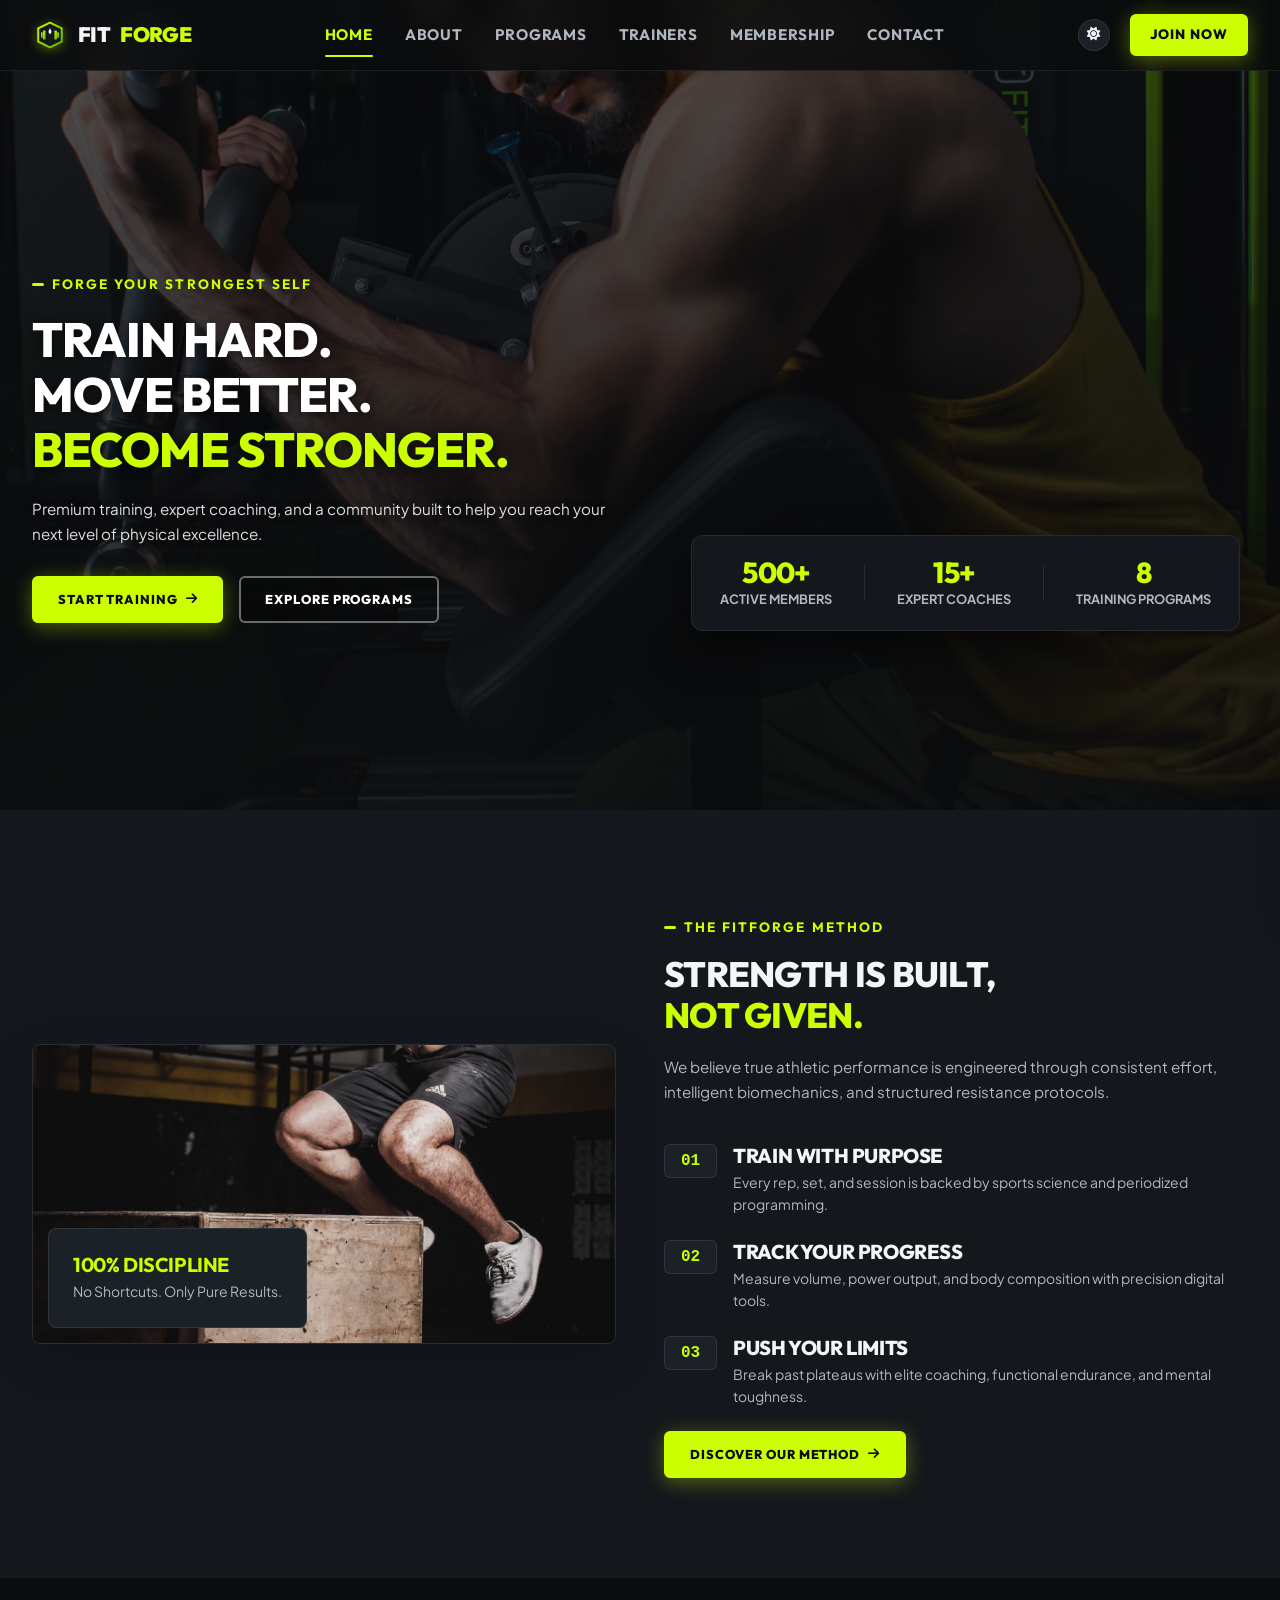
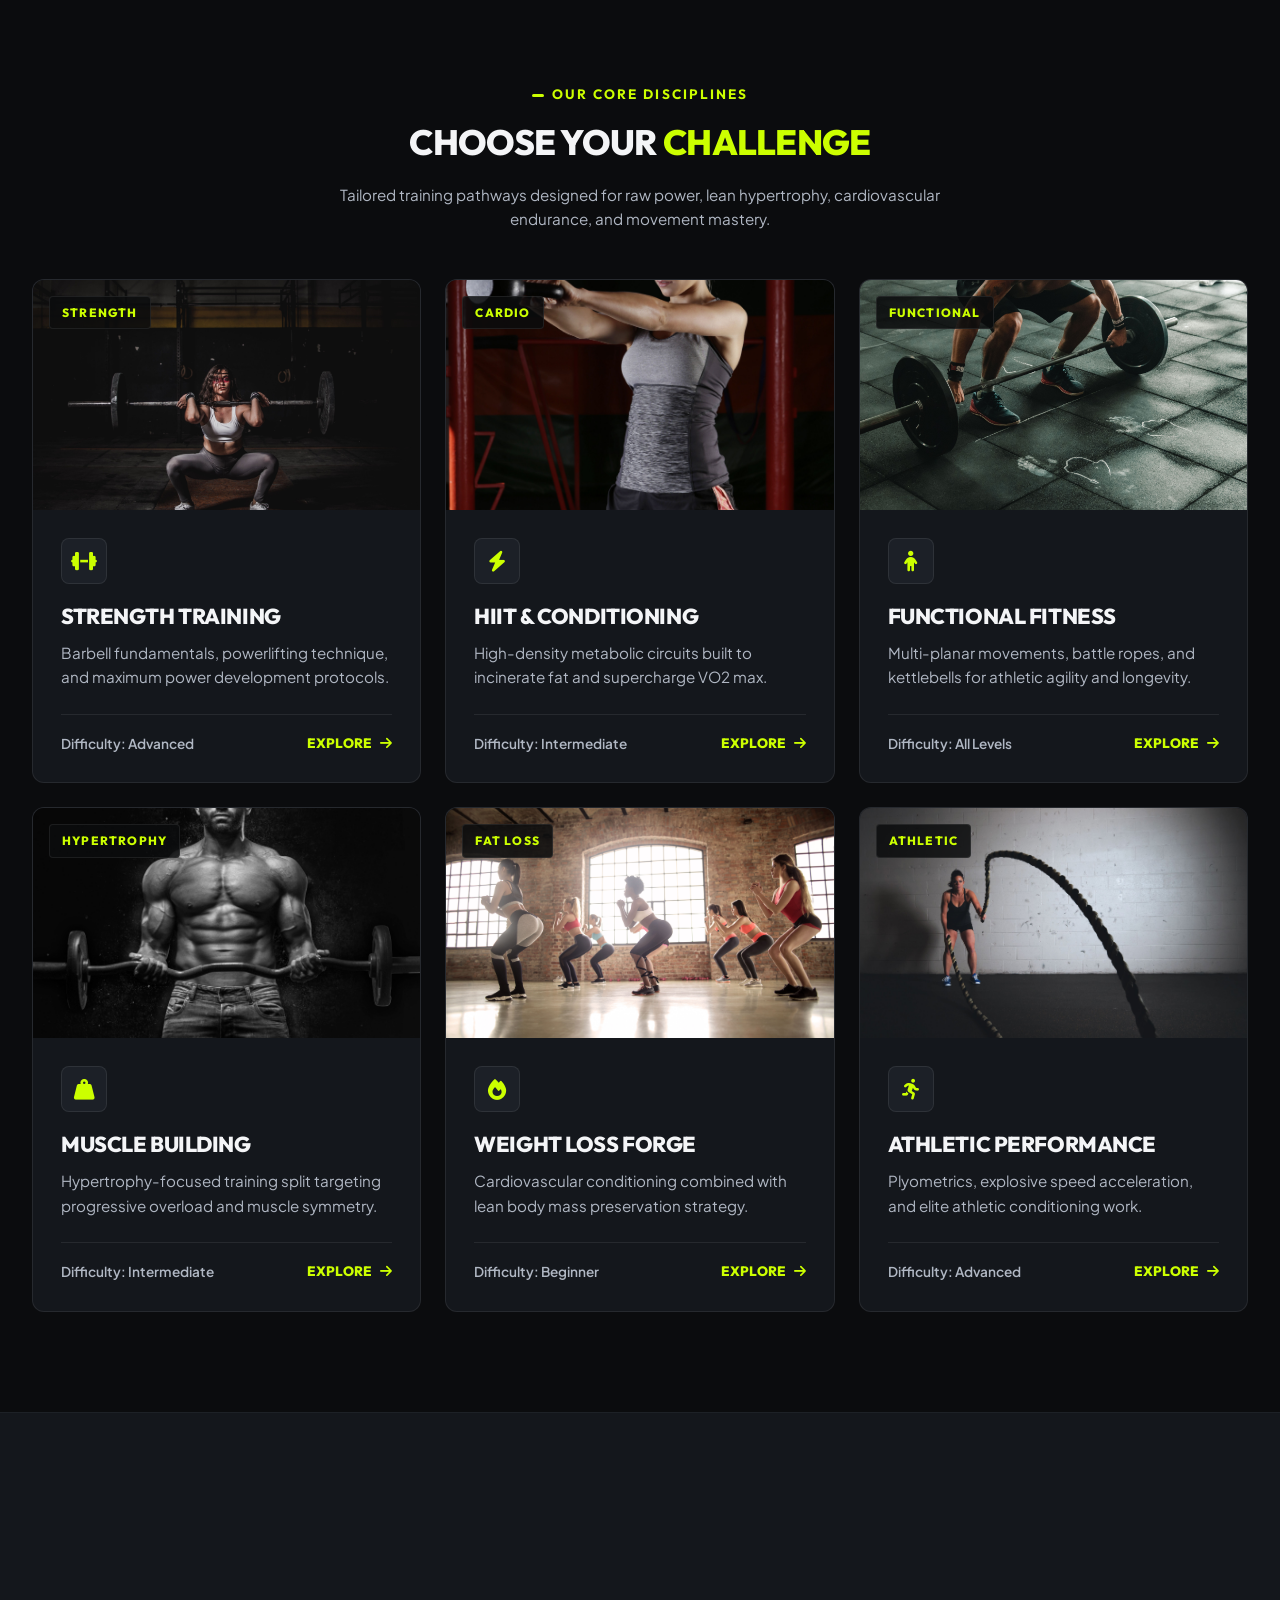
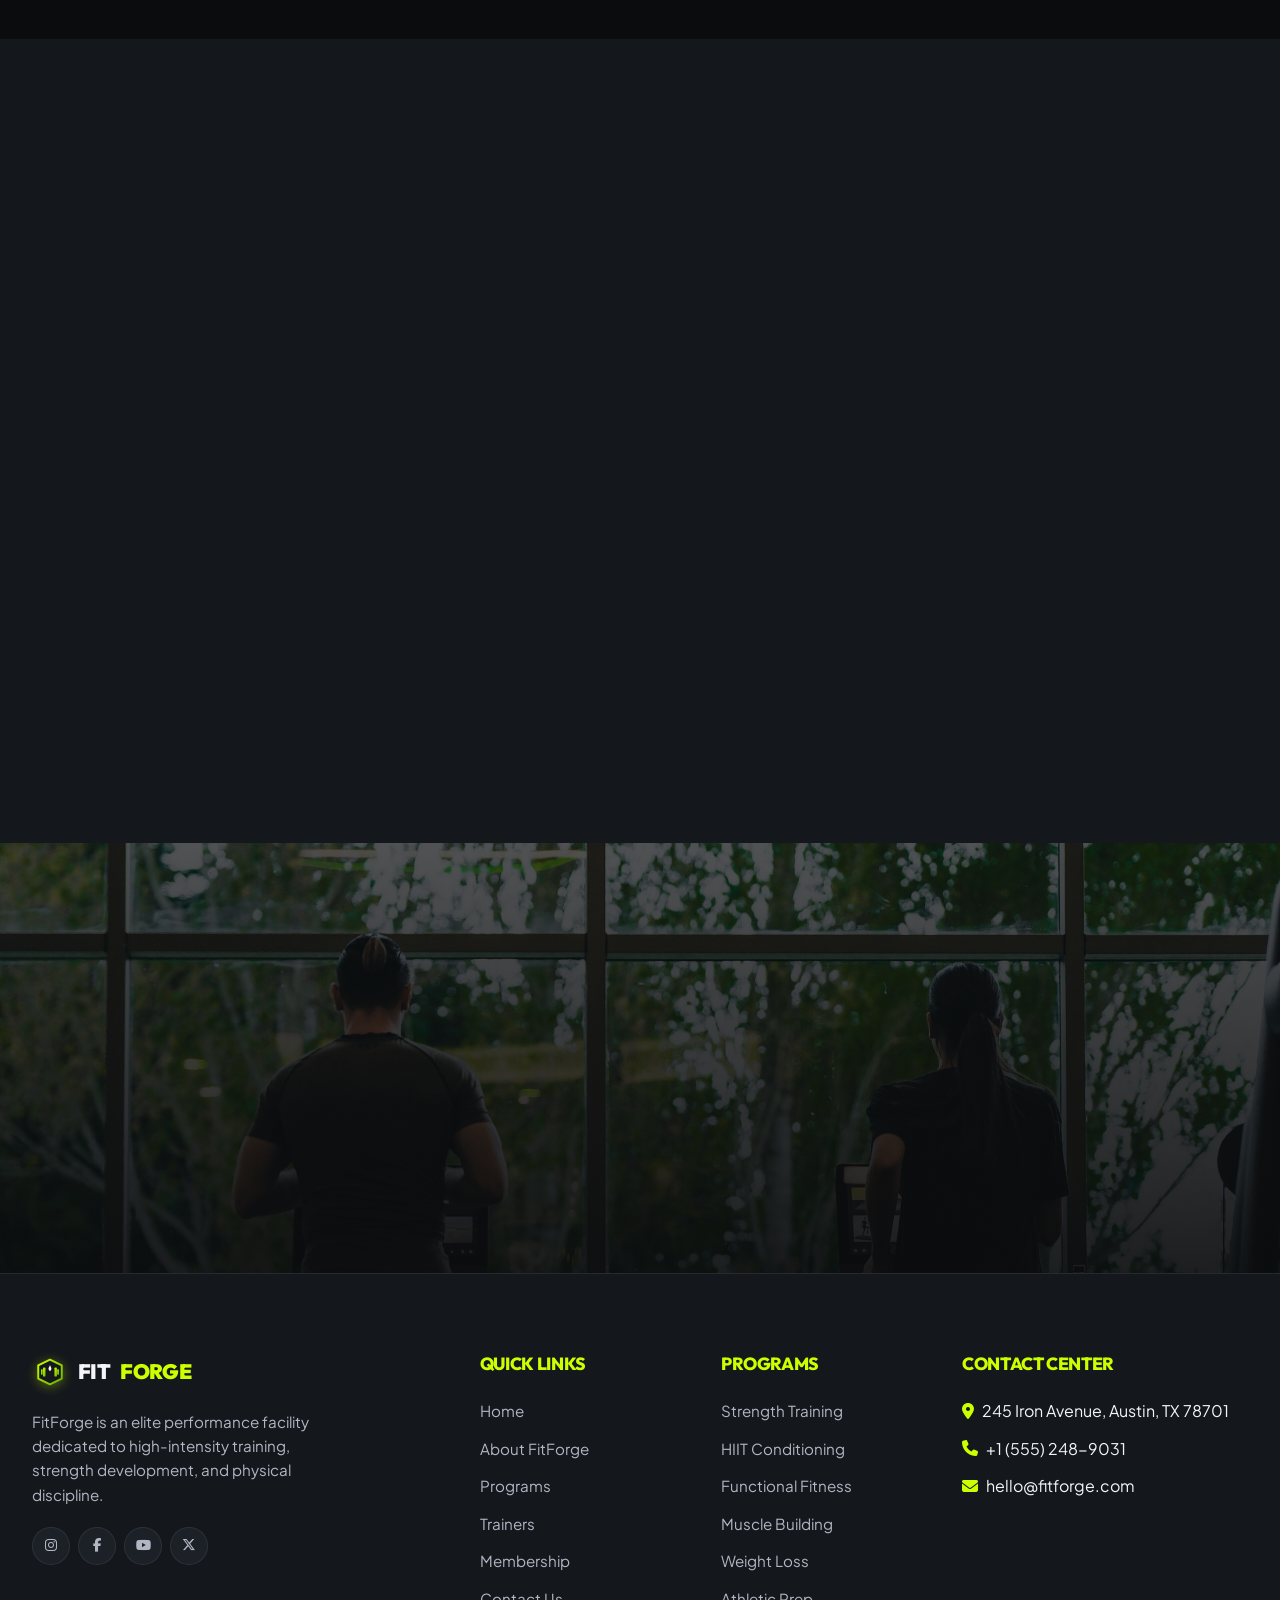
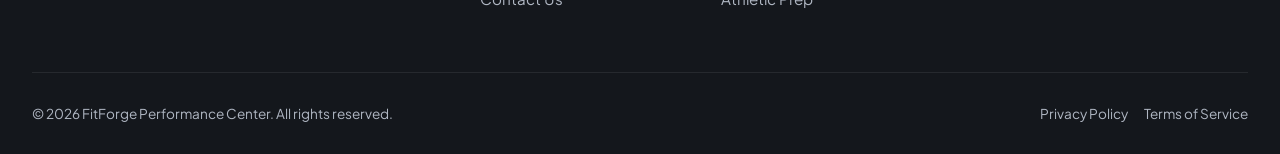
==== commit 42e0cad1: "corrections" ====
--- a/index.html
+++ b/index.html
@@ -91,10 +91,8 @@
       </nav>
     </div>
 
-    <div class="pt-4">
-      <div class="text-center text-muted small">
-        <p class="mb-0">&copy; 2026 FitForge Performance Center.</p>
-      </div>
+    <div class="p-4 pt-2">
+      <a href="membership.html" class="btn-forge btn-forge-primary w-100 justify-content-center">Join Now</a>
     </div>
   </div>
 
--- a/assets/css/style.css
+++ b/assets/css/style.css
@@ -1957,3 +1957,248 @@
   height: clamp(22px, 4vw, 28px) !important;
   width: auto !important;
 }
+
+/* ==========================================================================
+   SCROLL REVEAL ANIMATIONS
+   ========================================================================== */
+.reveal,
+.reveal-left,
+.reveal-right,
+.reveal-scale {
+  opacity: 0;
+  transition: opacity 0.7s ease, transform 0.7s ease;
+}
+
+.reveal {
+  transform: translateY(30px);
+}
+
+.reveal-left {
+  transform: translateX(-40px);
+}
+
+.reveal-right {
+  transform: translateX(40px);
+}
+
+.reveal-scale {
+  transform: scale(0.92);
+}
+
+.reveal.active,
+.reveal-left.active,
+.reveal-right.active,
+.reveal-scale.active {
+  opacity: 1;
+  transform: none;
+}
+
+/* Stagger delays */
+.stagger-1 { transition-delay: 0.1s; }
+.stagger-2 { transition-delay: 0.2s; }
+.stagger-3 { transition-delay: 0.3s; }
+.stagger-4 { transition-delay: 0.4s; }
+.stagger-5 { transition-delay: 0.5s; }
+
+/* ==========================================================================
+   CONTACT PAGE — CARD BOX & MAP
+   ========================================================================== */
+.contact-card-box {
+  background: var(--bg-surface-1);
+  border: 1px solid var(--border-color);
+  border-radius: var(--card-radius);
+  padding: 40px;
+}
+
+@media (max-width: 576px) {
+  .contact-card-box {
+    padding: 24px;
+  }
+}
+
+/* Real Google Maps Embed Card */
+.contact-map-card {
+  border-radius: var(--card-radius);
+  overflow: hidden;
+  border: 1px solid var(--border-color);
+  box-shadow: var(--shadow-sm);
+}
+
+.contact-map-card iframe {
+  display: block;
+  width: 100%;
+  border: 0;
+}
+
+/* ==========================================================================
+   SOCIAL MEDIA BUTTONS
+   ========================================================================== */
+
+/* Footer icon-only circles */
+.footer-social-link {
+  display: inline-flex;
+  align-items: center;
+  justify-content: center;
+  width: 38px;
+  height: 38px;
+  border-radius: 50%;
+  background: var(--bg-surface-2);
+  border: 1px solid var(--border-color);
+  color: var(--text-muted);
+  font-size: 0.85rem;
+  transition: all var(--transition-fast);
+  text-decoration: none;
+}
+
+.footer-social-link:hover {
+  background: var(--color-primary);
+  border-color: var(--color-primary);
+  color: #0b0c0e;
+  transform: translateY(-2px);
+  box-shadow: 0 6px 16px var(--color-primary-glow);
+}
+
+/* Contact page — pill-style social buttons */
+.contact-social-btn {
+  display: inline-flex;
+  align-items: center;
+  gap: 8px;
+  padding: 9px 16px;
+  border-radius: 50px;
+  background: var(--bg-surface-2);
+  border: 1px solid var(--border-color);
+  color: var(--text-muted);
+  font-size: 0.82rem;
+  font-weight: 600;
+  text-decoration: none;
+  transition: all var(--transition-normal);
+  white-space: nowrap;
+}
+
+.contact-social-btn i {
+  font-size: 1rem;
+}
+
+/* Instagram — purple-pink gradient */
+.contact-social-icon:hover {
+  background: linear-gradient(135deg, #f09433, #e6683c, #dc2743, #cc2366, #bc1888);
+  border-color: transparent;
+  color: #fff;
+  transform: translateY(-3px) scale(1.1);
+  box-shadow: 0 8px 20px rgba(220, 39, 67, 0.45);
+}
+
+/* Facebook — blue */
+.contact-social-icon.contact-social-fb:hover {
+  background: #1877f2;
+  border-color: transparent;
+  color: #fff;
+  box-shadow: 0 8px 20px rgba(24, 119, 242, 0.45);
+}
+
+/* YouTube — red */
+.contact-social-icon.contact-social-yt:hover {
+  background: #ff0000;
+  border-color: transparent;
+  color: #fff;
+  box-shadow: 0 8px 20px rgba(255, 0, 0, 0.45);
+}
+
+/* X / Twitter — dark */
+.contact-social-icon.contact-social-x:hover {
+  background: #000;
+  border-color: #555;
+  color: #fff;
+  box-shadow: 0 8px 20px rgba(0, 0, 0, 0.5);
+}
+
+/* Icon-only circular social button */
+.contact-social-icon {
+  display: inline-flex;
+  align-items: center;
+  justify-content: center;
+  width: 44px;
+  height: 44px;
+  border-radius: 50%;
+  background: var(--bg-surface-2);
+  border: 1px solid var(--border-color);
+  color: var(--text-muted);
+  font-size: 1.05rem;
+  text-decoration: none;
+  transition: all var(--transition-normal);
+}
+
+/* ==========================================================================
+   FAQ ACCORDION — COMPACT BUTTON LAYOUT FIX
+   ========================================================================== */
+
+/* Override Bootstrap's default accordion button */
+#membershipFaqAccordion .accordion-button {
+  display: flex;
+  align-items: center;
+  justify-content: flex-start;
+  gap: 12px;
+  padding: 16px 20px;
+  width: 100%;
+  box-shadow: none !important;
+  outline: none !important;
+  font-size: 0.9rem;
+  white-space: normal;
+  word-break: break-word;
+}
+
+/* Hide Bootstrap's built-in arrow (::after) */
+#membershipFaqAccordion .accordion-button::after {
+  display: none !important;
+}
+
+/* Question text — takes all remaining space */
+#membershipFaqAccordion .accordion-button .faq-question {
+  flex: 1;
+  text-align: left;
+}
+
+/* Custom arrow — sits tight right after the text */
+#membershipFaqAccordion .accordion-button .faq-arrow {
+  flex-shrink: 0;
+  display: inline-flex;
+  align-items: center;
+  justify-content: center;
+  width: 28px;
+  height: 28px;
+  border-radius: 50%;
+  background: var(--bg-surface-3);
+  color: var(--text-muted);
+  font-size: 0.75rem;
+  transition: transform 0.3s ease, background 0.3s ease, color 0.3s ease;
+}
+
+#membershipFaqAccordion .accordion-button:not(.collapsed) .faq-arrow {
+  transform: rotate(180deg);
+  background: var(--color-primary);
+  color: #0b0c0e;
+}
+
+/* Accordion body padding */
+#membershipFaqAccordion .accordion-body {
+  padding: 0 20px 16px 20px;
+  font-size: 0.88rem;
+  line-height: 1.7;
+}
+
+/* Remove focus ring */
+#membershipFaqAccordion .accordion-button:focus {
+  box-shadow: none;
+}
+
+/* Responsive adjustments */
+@media (max-width: 576px) {
+  #membershipFaqAccordion .accordion-button {
+    padding: 14px 16px;
+    font-size: 0.85rem;
+  }
+
+  #membershipFaqAccordion .accordion-body {
+    padding: 0 16px 14px 16px;
+  }
+}
